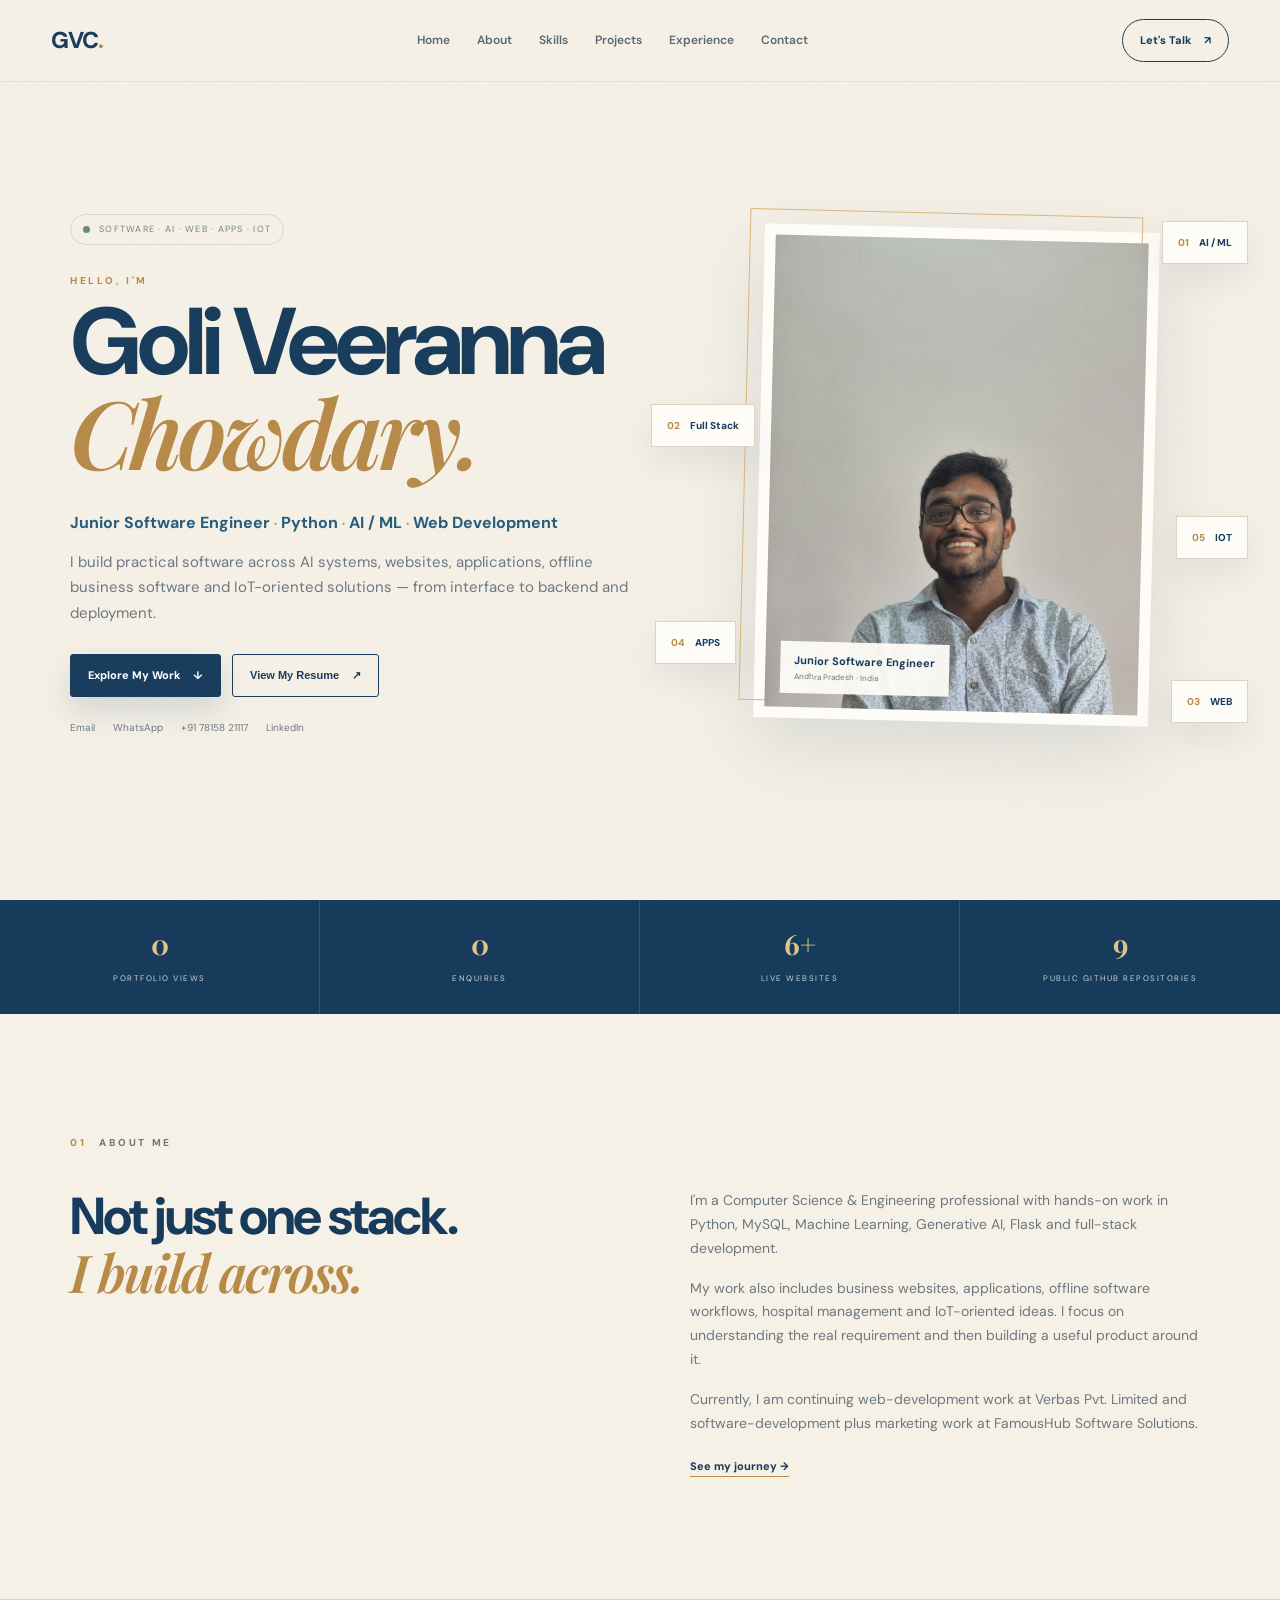
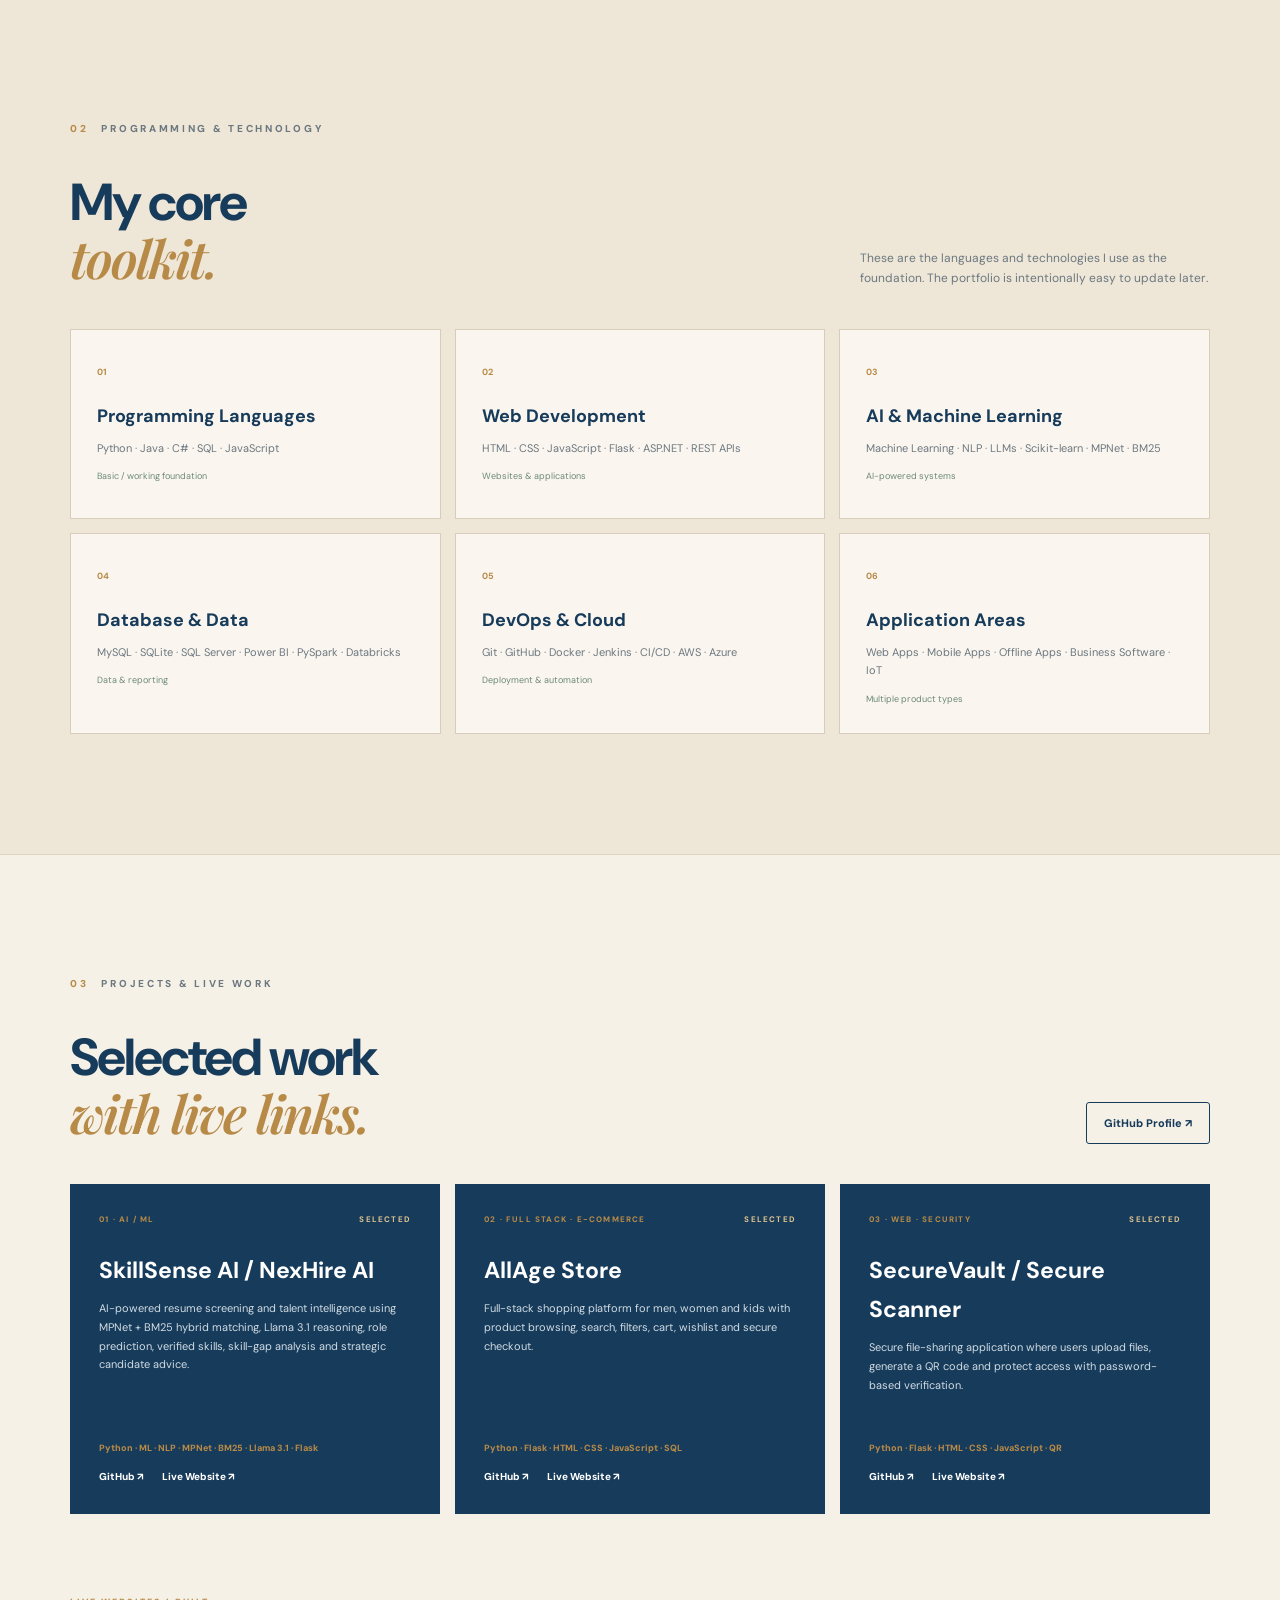
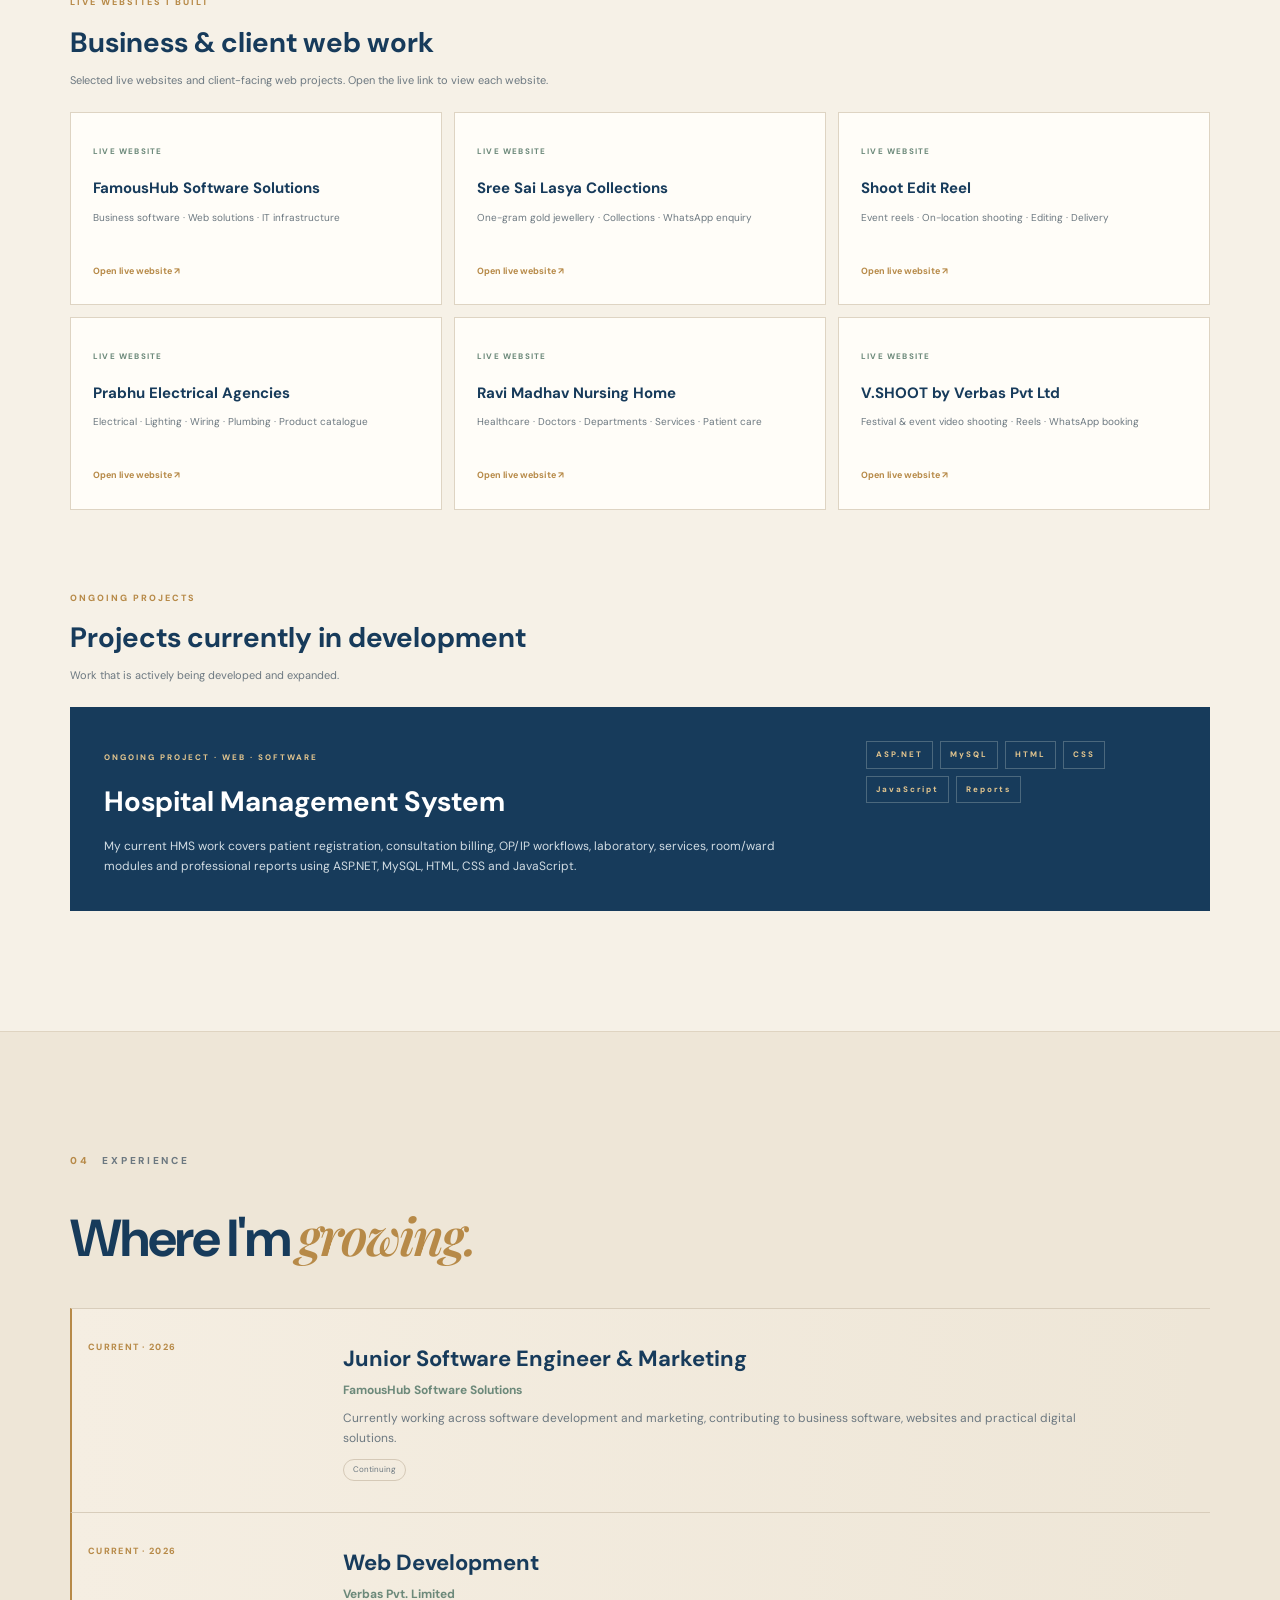
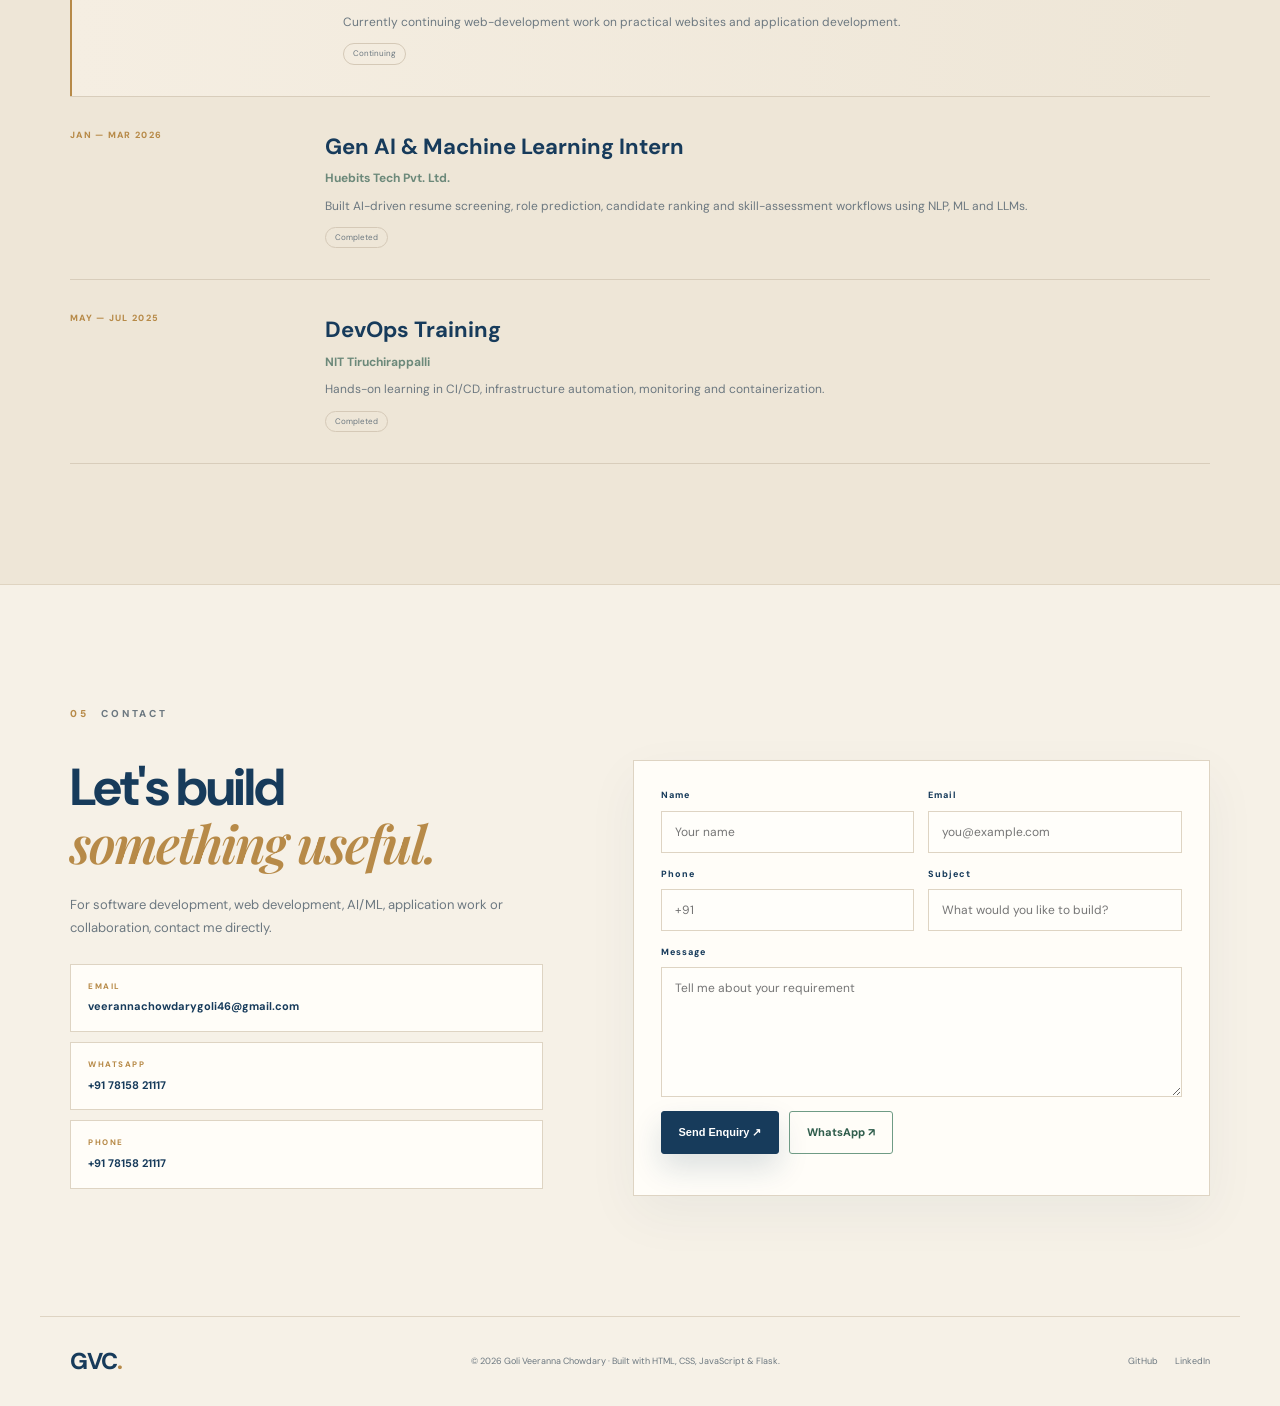
==== index.html @ 2dde7dd6 "Deploy portfolio frontend" ====
<!doctype html>
<html lang="en">
<head>
<meta charset="utf-8">
<meta name="viewport" content="width=device-width,initial-scale=1">
<title>Goli Veeranna Chowdary | Junior Software Engineer | Python, AI/ML, Web & Apps</title>
<meta name="description" content="Portfolio of Goli Veeranna Chowdary — Junior Software Engineer working across Python, Java, C#, SQL, JavaScript, AI/ML, web development, applications, offline software and IoT.">
<meta name="keywords" content="Goli Veeranna Chowdary, Veeranna Chowdary Goli, Veeranna Goli, Junior Software Engineer, Python Developer, Java Developer, C# Developer, AI ML, Web Developer, Full Stack, Flask, ASP.NET, Hospital Management System">
<meta name="author" content="Goli Veeranna Chowdary">
<meta name="robots" content="index,follow,max-image-preview:large">
<meta name="theme-color" content="#f6f1e7">
<link rel="canonical" href="https://YOUR-NETLIFY-SITE.netlify.app/">
<meta property="og:type" content="website">
<meta property="og:title" content="Goli Veeranna Chowdary | Software Engineer Portfolio">
<meta property="og:description" content="Software engineering portfolio covering AI/ML, web, apps, offline applications and IoT.">
<meta property="og:url" content="https://YOUR-NETLIFY-SITE.netlify.app/">
<meta property="og:image" content="https://YOUR-NETLIFY-SITE.netlify.app/assets/images/veeranna-profile.jpg">
<link rel="preconnect" href="https://fonts.googleapis.com"><link rel="preconnect" href="https://fonts.gstatic.com" crossorigin>
<link href="https://fonts.googleapis.com/css2?family=DM+Sans:wght@400;500;600;700;800&family=Playfair+Display:ital,wght@0,600;0,700;1,600;1,700&display=swap" rel="stylesheet">
<link rel="stylesheet" href="assets/css/style.css">
<script type="application/ld+json">
{"@context":"https://schema.org","@type":"Person","name":"Goli Veeranna Chowdary","alternateName":["Veeranna Chowdary Goli","Veeranna Goli"],"url":"https://YOUR-NETLIFY-SITE.netlify.app/","image":"https://veerannagoli.github.ioassets/images/veeranna-profile.jpg","jobTitle":"Junior Software Engineer","email":"mailto:veerannachowdarygoli46@gmail.com","telephone":"+91-7815821117","sameAs":["https://github.com/Veerannagoli","https://www.linkedin.com/in/veeranna-chowdary-goli-6b4863280/","https://www.codechef.com/users/veerannagoli","https://www.hackerrank.com/profile/veeranna_goli"],"knowsAbout":["Python","Java","C#","SQL","JavaScript","Artificial Intelligence","Machine Learning","Web Development","Application Development","IoT","Flask","ASP.NET","MySQL"]}
</script>
</head>
<body>
<div class="grain"></div>
<header class="header">
<a class="brand" href="#home">GVC<span>.</span></a>
<nav id="nav"><a href="#home">Home</a><a href="#about">About</a><a href="#skills">Skills</a><a href="#projects">Projects</a><a href="#experience">Experience</a><a href="#contact">Contact</a></nav>
<a class="header-btn" href="#contact">Let's Talk <b>↗</b></a>
<button class="menu" id="menu" aria-label="Menu"><i></i><i></i></button>
</header>

<main>
<section class="hero wrap" id="home">
<div class="hero-left reveal">
<div class="pill"><span></span> SOFTWARE · AI · WEB · APPS · IOT</div>
<p class="overline">HELLO, I'M</p>
<h1>Goli Veeranna<br><em>Chowdary.</em></h1>
<h2>Junior Software Engineer <small>·</small> Python <small>·</small> AI / ML <small>·</small> Web Development</h2>
<p class="hero-desc">I build practical software across AI systems, websites, applications, offline business software and IoT-oriented solutions — from interface to backend and deployment.</p>
<div class="hero-actions"><a class="btn dark" href="#projects">Explore My Work <b>↓</b></a><button class="btn outline" id="resumeBtn">View My Resume <b>↗</b></button></div>
<div class="mini"><a href="mailto:veerannachowdarygoli46@gmail.com">Email</a><a href="https://wa.me/917815821117" target="_blank">WhatsApp</a><a href="tel:+917815821117">+91 78158 21117</a><a href="https://www.linkedin.com/in/veeranna-chowdary-goli-6b4863280/" target="_blank">LinkedIn</a></div>
</div>
<div class="hero-right reveal">
<div class="portrait"><div class="border"></div><img src="assets/images/veeranna-profile.jpg" alt="Goli Veeranna Chowdary"><div class="caption"><b>Junior Software Engineer</b><span>Andhra Pradesh · India</span></div></div>
<div class="float f1"><b>01</b><span>AI / ML</span></div>
<div class="float f2"><b>02</b><span>Full Stack</span></div>
<div class="float f3"><b>03</b><span>WEB</span></div>
<div class="float f4"><b>04</b><span>APPS</span></div>
<div class="float f5"><b>05</b><span>IOT</span></div>
</div>
</section>

<section class="stats">
<div><strong id="views">0</strong><span>PORTFOLIO VIEWS</span></div><div><strong id="enquiries">0</strong><span>ENQUIRIES</span></div><div><strong>6+</strong><span>LIVE WEBSITES</span></div><div><strong>9</strong><span>PUBLIC GITHUB REPOSITORIES</span></div>
</section>

<section class="section wrap" id="about">
<div class="tag">01 <span>ABOUT ME</span></div>
<div class="two"><h2>Not just one stack.<br><em>I build across.</em></h2>
<div class="copy"><p>I'm a Computer Science & Engineering professional with hands-on work in Python, MySQL, Machine Learning, Generative AI, Flask and full-stack development.</p><p>My work also includes business websites, applications, offline software workflows, hospital management and IoT-oriented ideas. I focus on understanding the real requirement and then building a useful product around it.</p><p>Currently, I am continuing web-development work at Verbas Pvt. Limited and software-development plus marketing work at FamousHub Software Solutions.</p><a class="line" href="#experience">See my journey →</a></div></div>
</section>

<section class="section soft" id="skills"><div class="wrap">
<div class="tag">02 <span>PROGRAMMING & TECHNOLOGY</span></div>
<div class="head"><h2>My core<br><em>toolkit.</em></h2><p>These are the languages and technologies I use as the foundation. The portfolio is intentionally easy to update later.</p></div>
<div class="skills">
<article><b>01</b><h3>Programming Languages</h3><p>Python · Java · C# · SQL · JavaScript</p><small>Basic / working foundation</small></article>
<article><b>02</b><h3>Web Development</h3><p>HTML · CSS · JavaScript · Flask · ASP.NET · REST APIs</p><small>Websites & applications</small></article>
<article><b>03</b><h3>AI & Machine Learning</h3><p>Machine Learning · NLP · LLMs · Scikit-learn · MPNet · BM25</p><small>AI-powered systems</small></article>
<article><b>04</b><h3>Database & Data</h3><p>MySQL · SQLite · SQL Server · Power BI · PySpark · Databricks</p><small>Data & reporting</small></article>
<article><b>05</b><h3>DevOps & Cloud</h3><p>Git · GitHub · Docker · Jenkins · CI/CD · AWS · Azure</p><small>Deployment & automation</small></article>
<article><b>06</b><h3>Application Areas</h3><p>Web Apps · Mobile Apps · Offline Apps · Business Software · IoT</p><small>Multiple product types</small></article>
</div></div></section>

<section class="section wrap" id="projects">
<div class="tag">03 <span>PROJECTS & LIVE WORK</span></div>
<div class="head"><h2>Selected work<br><em>with live links.</em></h2><a class="btn outline" href="https://github.com/Veerannagoli" target="_blank">GitHub Profile ↗</a></div>

<div class="project-grid">
<article class="project featured"><div class="top"><span>01 · AI / ML</span><b>SELECTED</b></div><h3>SkillSense AI / NexHire AI</h3><p>AI-powered resume screening and talent intelligence using MPNet + BM25 hybrid matching, Llama 3.1 reasoning, role prediction, verified skills, skill-gap analysis and strategic candidate advice.</p><div class="tech">Python · ML · NLP · MPNet · BM25 · Llama 3.1 · Flask</div><div class="links"><a href="https://github.com/Veerannagoli" target="_blank" rel="noopener">GitHub ↗</a><a href="https://veerannagoli-nexhire-ai-gvc.hf.space/" target="_blank" rel="noopener">Live Website ↗</a></div></article>
<article class="project featured"><div class="top"><span>02 · FULL STACK · E-COMMERCE</span><b>SELECTED</b></div><h3>AllAge Store</h3><p>Full-stack shopping platform for men, women and kids with product browsing, search, filters, cart, wishlist and secure checkout.</p><div class="tech">Python · Flask · HTML · CSS · JavaScript · SQL</div><div class="links"><a href="https://github.com/Veerannagoli" target="_blank" rel="noopener">GitHub ↗</a><a href="https://full-stack-e-commerce-web-application-2.onrender.com/" target="_blank" rel="noopener">Live Website ↗</a></div></article>
<article class="project featured"><div class="top"><span>03 · WEB · SECURITY</span><b>SELECTED</b></div><h3>SecureVault / Secure Scanner</h3><p>Secure file-sharing application where users upload files, generate a QR code and protect access with password-based verification.</p><div class="tech">Python · Flask · HTML · CSS · JavaScript · QR</div><div class="links"><a href="https://github.com/Veerannagoli/SecureScanner-File-Storage-System-Workflow" target="_blank" rel="noopener">GitHub ↗</a><a href="https://securevault-pro-pyj4.onrender.com/app" target="_blank" rel="noopener">Live Website ↗</a></div></article>
</div>

<div class="sub live-work">
<span>LIVE WEBSITES I BUILT</span>
<h3>Business &amp; client web work</h3>
<p>Selected live websites and client-facing web projects. Open the live link to view each website.</p>
</div>
<div class="website-grid">
<a class="website" href="https://famoushub-solutions.onrender.com/" target="_blank" rel="noopener noreferrer"><span>LIVE WEBSITE</span><h4>FamousHub Software Solutions</h4><p>Business software · Web solutions · IT infrastructure</p><b>Open live website ↗</b></a>
<a class="website" href="https://sri-sai-lasya.onrender.com/" target="_blank" rel="noopener noreferrer"><span>LIVE WEBSITE</span><h4>Sree Sai Lasya Collections</h4><p>One-gram gold jewellery · Collections · WhatsApp enquiry</p><b>Open live website ↗</b></a>
<a class="website" href="https://video-shot-reel.onrender.com/" target="_blank" rel="noopener noreferrer"><span>LIVE WEBSITE</span><h4>Shoot Edit Reel</h4><p>Event reels · On-location shooting · Editing · Delivery</p><b>Open live website ↗</b></a>
<a class="website" href="https://prabhu-electrical-agencies.onrender.com/" target="_blank" rel="noopener noreferrer"><span>LIVE WEBSITE</span><h4>Prabhu Electrical Agencies</h4><p>Electrical · Lighting · Wiring · Plumbing · Product catalogue</p><b>Open live website ↗</b></a>
<a class="website" href="https://ravimadhavhospital.onrender.com/" target="_blank" rel="noopener noreferrer"><span>LIVE WEBSITE</span><h4>Ravi Madhav Nursing Home</h4><p>Healthcare · Doctors · Departments · Services · Patient care</p><b>Open live website ↗</b></a>
<a class="website" href="https://v-shoot.onrender.com/" target="_blank" rel="noopener noreferrer"><span>LIVE WEBSITE</span><h4>V.SHOOT by Verbas Pvt Ltd</h4><p>Festival & event video shooting · Reels · WhatsApp booking</p><b>Open live website ↗</b></a>
</div>

<div class="sub ongoing-title">
<span>ONGOING PROJECTS</span>
<h3>Projects currently in development</h3>
<p>Work that is actively being developed and expanded.</p>
</div>
<div class="hospital">
<div><span>ONGOING PROJECT · WEB · SOFTWARE</span><h3>Hospital Management System</h3><p>My current HMS work covers patient registration, consultation billing, OP/IP workflows, laboratory, services, room/ward modules and professional reports using ASP.NET, MySQL, HTML, CSS and JavaScript.</p></div>
<div class="hospital-tags"><span>ASP.NET</span><span>MySQL</span><span>HTML</span><span>CSS</span><span>JavaScript</span><span>Reports</span></div>
</div>
</section>

<section class="section soft" id="experience"><div class="wrap">
<div class="tag">04 <span>EXPERIENCE</span></div><h2>Where I'm <em>growing.</em></h2>
<div class="timeline">
<article class="current"><div class="date">CURRENT · 2026</div><div><h3>Junior Software Engineer & Marketing</h3><h4>FamousHub Software Solutions</h4><p>Currently working across software development and marketing, contributing to business software, websites and practical digital solutions.</p><span>Continuing</span></div></article>
<article class="current"><div class="date">CURRENT · 2026</div><div><h3>Web Development</h3><h4>Verbas Pvt. Limited</h4><p>Currently continuing web-development work on practical websites and application development.</p><span>Continuing</span></div></article>
<article><div class="date">JAN — MAR 2026</div><div><h3>Gen AI & Machine Learning Intern</h3><h4>Huebits Tech Pvt. Ltd.</h4><p>Built AI-driven resume screening, role prediction, candidate ranking and skill-assessment workflows using NLP, ML and LLMs.</p><span>Completed</span></div></article>
<article><div class="date">MAY — JUL 2025</div><div><h3>DevOps Training</h3><h4>NIT Tiruchirappalli</h4><p>Hands-on learning in CI/CD, infrastructure automation, monitoring and containerization.</p><span>Completed</span></div></article>
</div></div></section>

<section class="section wrap" id="contact">
<div class="tag">05 <span>CONTACT</span></div>
<div class="contact-grid">
<div><h2>Let's build<br><em>something useful.</em></h2><p>For software development, web development, AI/ML, application work or collaboration, contact me directly.</p>
<div class="direct"><a href="mailto:veerannachowdarygoli46@gmail.com"><span>EMAIL</span><b>veerannachowdarygoli46@gmail.com</b></a><a href="https://wa.me/917815821117" target="_blank"><span>WHATSAPP</span><b>+91 78158 21117</b></a><a href="tel:+917815821117"><span>PHONE</span><b>+91 78158 21117</b></a></div></div>
<form id="form"><label>Name<input name="name" required placeholder="Your name"></label><label>Email<input name="email" type="email" required placeholder="you@example.com"></label><label>Phone<input name="phone" placeholder="+91"></label><label>Subject<input name="subject" placeholder="What would you like to build?"></label><label class="full">Message<textarea name="message" required placeholder="Tell me about your requirement"></textarea></label><div class="form-actions full"><button class="btn dark" type="submit">Send Enquiry ↗</button><a class="btn whatsapp" href="https://wa.me/917815821117" target="_blank">WhatsApp ↗</a></div><p id="msg" class="full"></p></form>
</div></section>
</main>
<footer class="footer wrap"><a class="brand" href="#home">GVC<span>.</span></a><p>© 2026 Goli Veeranna Chowdary · Built with HTML, CSS, JavaScript & Flask.</p><div><a href="https://github.com/Veerannagoli" target="_blank">GitHub</a><a href="https://www.linkedin.com/in/veeranna-chowdary-goli-6b4863280/" target="_blank">LinkedIn</a></div></footer>

<div class="modal" id="resumeModal" aria-hidden="true"><div class="modal-card"><button id="closeModal">×</button><span>YOUR RESUME</span><h3>Open your professional resume?</h3><p>The PDF is included with this portfolio. You can open it in your browser or download a copy.</p><div><a class="btn outline" href="assets/Veeranna_Chowdary_Resume.pdf" target="_blank">Open Resume ↗</a><a class="btn dark" href="assets/Veeranna_Chowdary_Resume.pdf" download>Download PDF ↓</a></div></div></div>
<script src="assets/js/config.js"></script>
<script src="assets/js/app.js"></script>
</body></html>
---- assets/css/style.css ----
:root{--cream:#f6f1e7;--paper:#fffdf8;--soft:#eee6d7;--navy:#173b5b;--blue:#245c7b;--gold:#b78a48;--gold2:#d9b879;--sage:#6c897a;--ink:#26343d;--muted:#6c7880;--line:#ded4c3;--shadow:0 26px 75px rgba(23,59,91,.13);--sans:"DM Sans",sans-serif;--serif:"Playfair Display",Georgia,serif}*{box-sizing:border-box;margin:0;padding:0}html{scroll-behavior:smooth;scroll-padding-top:85px}body{font-family:var(--sans);background:var(--cream);color:var(--ink);line-height:1.7;overflow-x:hidden}a{text-decoration:none;color:inherit}.grain{position:fixed;inset:0;pointer-events:none;opacity:.035;z-index:50;background-image:url("data:image/svg+xml,%3Csvg xmlns='http://www.w3.org/2000/svg' width='180' height='180'%3E%3Cfilter id='n'%3E%3CfeTurbulence baseFrequency='.8' numOctaves='3' stitchTiles='stitch' type='fractalNoise'/%3E%3C/filter%3E%3Crect width='100%25' height='100%25' filter='url(%23n)'/%3E%3C/svg%3E")}.wrap{max-width:1200px;margin:auto;padding-left:30px;padding-right:30px}.header{height:82px;position:fixed;top:0;left:0;right:0;z-index:40;display:flex;align-items:center;justify-content:space-between;padding:0 max(4vw,22px);background:rgba(246,241,231,.91);backdrop-filter:blur(18px);border-bottom:1px solid #b78a4826}.brand{font-size:23px;font-weight:800;letter-spacing:-1px;color:var(--navy)}.brand span{color:var(--gold)}nav{display:flex;gap:27px}nav a{font-size:12px;font-weight:600;color:#596770}nav a:hover{color:var(--navy)}.header-btn,.btn{display:inline-flex;align-items:center;justify-content:center;gap:13px;border:1px solid var(--navy);font-size:11px;font-weight:800;padding:11px 17px;transition:.35s}.header-btn{border-radius:30px;color:var(--navy)}.header-btn:hover{background:var(--navy);color:#fff}.menu{display:none;border:0;background:none}.menu i{display:block;width:22px;height:1px;background:var(--navy);margin:6px}.hero{min-height:100vh;padding-top:120px;padding-bottom:70px;display:grid;grid-template-columns:1fr .9fr;gap:70px;align-items:center}.pill{display:inline-flex;align-items:center;gap:9px;border:1px solid var(--line);border-radius:30px;padding:7px 12px;color:var(--sage);font-size:9px;letter-spacing:1.25px}.pill span{width:7px;height:7px;border-radius:50%;background:var(--sage)}.overline,.tag{font-size:10px;font-weight:800;letter-spacing:2.7px;color:var(--gold)}.overline{margin-top:27px}.hero h1{font-size:clamp(58px,7.4vw,96px);line-height:.95;letter-spacing:-5px;color:var(--navy);margin-top:8px}.hero h1 em,h2 em{font-family:var(--serif);font-style:italic;color:var(--gold);font-weight:600}.hero h2{font-size:16px;color:var(--blue);margin-top:26px}.hero h2 small{color:var(--gold);font-size:13px}.hero-desc{max-width:650px;color:var(--muted);font-size:15px;margin-top:13px}.hero-actions{display:flex;gap:11px;margin-top:28px}.btn{border-radius:3px;cursor:pointer;background:transparent;color:var(--navy)}.btn.dark{background:var(--navy);border-color:var(--navy);color:#fff;box-shadow:0 14px 30px #173b5b26}.btn.dark:hover{transform:translateY(-3px);background:#214e70}.btn.outline:hover{transform:translateY(-3px);border-color:var(--gold)}.mini{display:flex;gap:18px;margin-top:22px;flex-wrap:wrap;font-size:10px;color:var(--muted)}.mini a:hover{color:var(--navy)}.hero-right{min-height:590px;position:relative;display:grid;place-items:center}.portrait{width:min(410px,78%);aspect-ratio:4/5;background:var(--paper);padding:11px;box-shadow:var(--shadow);position:relative;transform:rotate(1.4deg);overflow:visible}.border{position:absolute;inset:-15px 17px 17px -15px;border:1px solid var(--gold2);z-index:-1}.portrait img{width:100%;height:100%;object-fit:cover;object-position:center top;display:block}.caption{position:absolute;left:26px;bottom:25px;background:#fffdf8f2;padding:10px 14px;display:flex;flex-direction:column}.caption b{font-size:11px;color:var(--navy)}.caption span{font-size:8px;color:var(--muted)}.float{position:absolute;background:var(--paper);border:1px solid var(--line);box-shadow:0 15px 35px #173b5b16;padding:12px 15px;display:flex;gap:10px;align-items:center;z-index:3}.float b{color:var(--gold);font-size:10px}.float span{color:var(--navy);font-size:10px;font-weight:800}.f1{top:7%;right:-38px}.f2{top:38%;left:-52px}.f3{bottom:8%;right:-38px}.f4{bottom:18%;left:-48px}.f5{top:57%;right:-38px}.stats{display:grid;grid-template-columns:repeat(4,1fr);background:var(--navy);color:#fff}.stats div{padding:25px 20px;text-align:center;border-right:1px solid #315672}.stats div:last-child{border:0}.stats strong{display:block;font:700 28px var(--serif);color:#e0c28b}.stats span{font-size:8px;letter-spacing:1.5px;color:#c6d5de}.section{padding-top:120px;padding-bottom:120px}.tag{display:flex;gap:13px;align-items:center;margin-bottom:38px}.tag span{color:var(--muted)}.two{display:grid;grid-template-columns:1fr 1fr;gap:100px}.section h2{font-size:52px;line-height:1.06;letter-spacing:-2px;color:var(--navy)}.copy{max-width:620px}.copy p{font-size:14px;color:var(--muted);margin-bottom:16px}.line{display:inline-block;margin-top:6px;font-size:11px;font-weight:800;color:var(--navy);border-bottom:1px solid var(--gold)}.soft{background:var(--soft);max-width:none;border-top:1px solid #dfd4c1;border-bottom:1px solid #dfd4c1}.soft>.wrap{max-width:1200px}.head{display:flex;align-items:end;justify-content:space-between;gap:35px;margin-bottom:40px}.head>p{max-width:350px;color:var(--muted);font-size:12px}.skills{display:grid;grid-template-columns:repeat(3,1fr);gap:14px}.skills article{background:#fffdf8b5;border:1px solid #d8cdbb;padding:26px;min-height:190px;transition:.4s}.skills article:hover{transform:translateY(-5px);background:var(--paper);box-shadow:var(--shadow)}.skills b{font-size:9px;color:var(--gold)}.skills h3{font-size:18px;color:var(--navy);margin:18px 0 7px}.skills p{font-size:11px;color:var(--muted)}.skills small{display:block;margin-top:12px;color:var(--sage);font-size:9px}.project-grid{display:grid;grid-template-columns:repeat(3,1fr);gap:15px}.project{background:var(--paper);border:1px solid var(--line);padding:28px;min-height:330px;display:flex;flex-direction:column;position:relative;transition:.4s}.project:before{content:"";position:absolute;left:0;top:0;width:0;height:2px;background:var(--gold);transition:.4s}.project:hover{transform:translateY(-6px);box-shadow:var(--shadow)}.project:hover:before{width:100%}.project.featured{background:var(--navy);border-color:var(--navy);color:#fff}.top{display:flex;justify-content:space-between;color:var(--gold);font-size:8px;font-weight:800;letter-spacing:1.2px}.top b{color:#e1c48e}.project h3{font-size:23px;color:var(--navy);margin:24px 0 9px}.featured h3{color:#fff}.project p{font-size:11px;color:var(--muted)}.featured p{color:#d1dce3}.tech{margin-top:auto;padding:19px 0 12px;color:var(--gold);font-size:9px;font-weight:800}.links{display:flex;gap:18px;font-size:10px;font-weight:800;color:var(--navy)}.featured .links{color:#fff}.sub{margin:72px 0 22px}.sub>span{font-size:9px;color:var(--gold);letter-spacing:2px;font-weight:800}.sub h3{font-size:28px;color:var(--navy);margin:5px 0}.sub p{font-size:11px;color:var(--muted)}.website-grid{display:grid;grid-template-columns:repeat(3,1fr);gap:12px}.website{background:var(--paper);border:1px solid var(--line);padding:22px;min-height:180px;transition:.35s}.website:hover{transform:translateY(-5px);box-shadow:var(--shadow);border-color:var(--gold2)}.website span{font-size:8px;color:var(--sage);font-weight:800;letter-spacing:1.2px}.website h4{font-size:15px;color:var(--navy);margin:14px 0 7px}.website p{font-size:10px;color:var(--muted);min-height:46px}.website b{font-size:9px;color:var(--gold)}.hospital{margin-top:16px;background:var(--navy);color:#fff;padding:34px;display:grid;grid-template-columns:1.4fr .6fr;gap:40px}.hospital>div>span{font-size:8px;letter-spacing:2px;color:#e1c48e;font-weight:800}.hospital h3{font-size:28px;margin:10px 0}.hospital p{font-size:12px;color:#d1dce3}.hospital-tags{display:flex;flex-wrap:wrap;gap:7px;align-content:start}.hospital-tags span{border:1px solid #4b687d;padding:6px 9px;font-size:9px;color:#d7e2e8}.timeline{margin-top:42px}.timeline article{display:grid;grid-template-columns:205px 1fr;gap:50px;border-top:1px solid #d8cdbb;padding:31px 0}.timeline article:last-child{border-bottom:1px solid #d8cdbb}.date{font-size:9px;color:var(--gold);font-weight:800;letter-spacing:1.3px}.timeline h3{font-size:22px;color:var(--navy)}.timeline h4{font-size:12px;color:var(--sage);margin:3px 0 7px}.timeline p{font-size:12px;color:var(--muted);max-width:760px}.timeline span{display:inline-block;border:1px solid #d5c9b7;border-radius:20px;padding:3px 9px;font-size:8px;color:var(--muted);margin-top:11px}.timeline .current{border-left:2px solid var(--gold);padding-left:16px;background:linear-gradient(90deg,#f5eee2,transparent)}.contact-grid{display:grid;grid-template-columns:.9fr 1.1fr;gap:90px}.contact-grid>div>p{max-width:470px;color:var(--muted);font-size:13px;margin:20px 0}.direct{display:grid;gap:10px;margin-top:25px}.direct a{background:var(--paper);border:1px solid var(--line);padding:15px 17px;display:flex;flex-direction:column;transition:.3s}.direct a:hover{transform:translateX(4px);border-color:var(--gold2)}.direct span{font-size:8px;letter-spacing:1.5px;color:var(--gold);font-weight:800}.direct b{font-size:11px;color:var(--navy);margin-top:4px;word-break:break-word}form{background:var(--paper);border:1px solid var(--line);padding:27px;box-shadow:0 18px 50px #173b5b0d;display:grid;grid-template-columns:1fr 1fr;gap:14px}label{font-size:9px;letter-spacing:1px;color:var(--navy);font-weight:800}label.full,.full{grid-column:1/-1}input,textarea{display:block;width:100%;border:1px solid var(--line);background:#fffefa;padding:12px 13px;margin-top:7px;font:12px var(--sans);outline:none;color:var(--ink)}textarea{min-height:130px;resize:vertical}input:focus,textarea:focus{border-color:var(--gold)}.form-actions{display:flex;gap:10px}.whatsapp{border-color:#6f9b85;color:#315e4d}.footer{min-height:90px;border-top:1px solid var(--line);display:flex;justify-content:space-between;align-items:center;font-size:9px;color:var(--muted)}.footer>div{display:flex;gap:17px}.modal{position:fixed;inset:0;background:#173b5bcc;display:none;place-items:center;z-index:100;padding:20px}.modal.open{display:grid}.modal-card{position:relative;background:var(--paper);max-width:480px;padding:38px;box-shadow:var(--shadow)}.modal-card>span{font-size:9px;color:var(--gold);letter-spacing:2px;font-weight:800}.modal-card h3{font-size:30px;color:var(--navy);margin:13px 0}.modal-card p{font-size:12px;color:var(--muted);margin-bottom:25px}.modal-card>div{display:flex;gap:10px}.modal-card #closeModal{position:absolute;right:15px;top:12px;border:0;background:none;color:var(--navy);font-size:28px;cursor:pointer}.reveal{opacity:0;transform:translateY(15px);transition:.8s}.reveal.show{opacity:1;transform:none}@media(max-width:950px){nav{display:none}.menu{display:block}.nav-open nav{display:flex;position:absolute;top:72px;left:15px;right:15px;flex-direction:column;background:var(--paper);padding:15px;border:1px solid var(--line);box-shadow:var(--shadow)}.header-btn{display:none}.hero{grid-template-columns:1fr}.hero-right{min-height:520px}.two,.contact-grid{grid-template-columns:1fr;gap:45px}.skills,.project-grid,.website-grid{grid-template-columns:repeat(2,1fr)}.hospital{grid-template-columns:1fr}}@media(max-width:620px){.wrap{padding-left:19px;padding-right:19px}.hero h1{font-size:54px;letter-spacing:-3px}.hero h2{font-size:13px}.hero-actions{flex-direction:column}.mini{gap:12px}.portrait{width:83%}.float{display:none}.stats{grid-template-columns:1fr 1fr}.stats div{padding:18px 8px}.section{padding-top:85px;padding-bottom:85px}.section h2{font-size:40px}.head{display:block}.head .btn{margin-top:18px}.skills,.project-grid,.website-grid{grid-template-columns:1fr}.timeline article{grid-template-columns:1fr;gap:9px}.contact-grid{gap:35px}.contact-grid h2{font-size:40px}form{grid-template-columns:1fr}label.full,.full{grid-column:auto}.form-actions{flex-direction:column}.footer{flex-direction:column;align-items:flex-start;gap:12px;padding:25px 19px}.modal-card>div{flex-direction:column}}
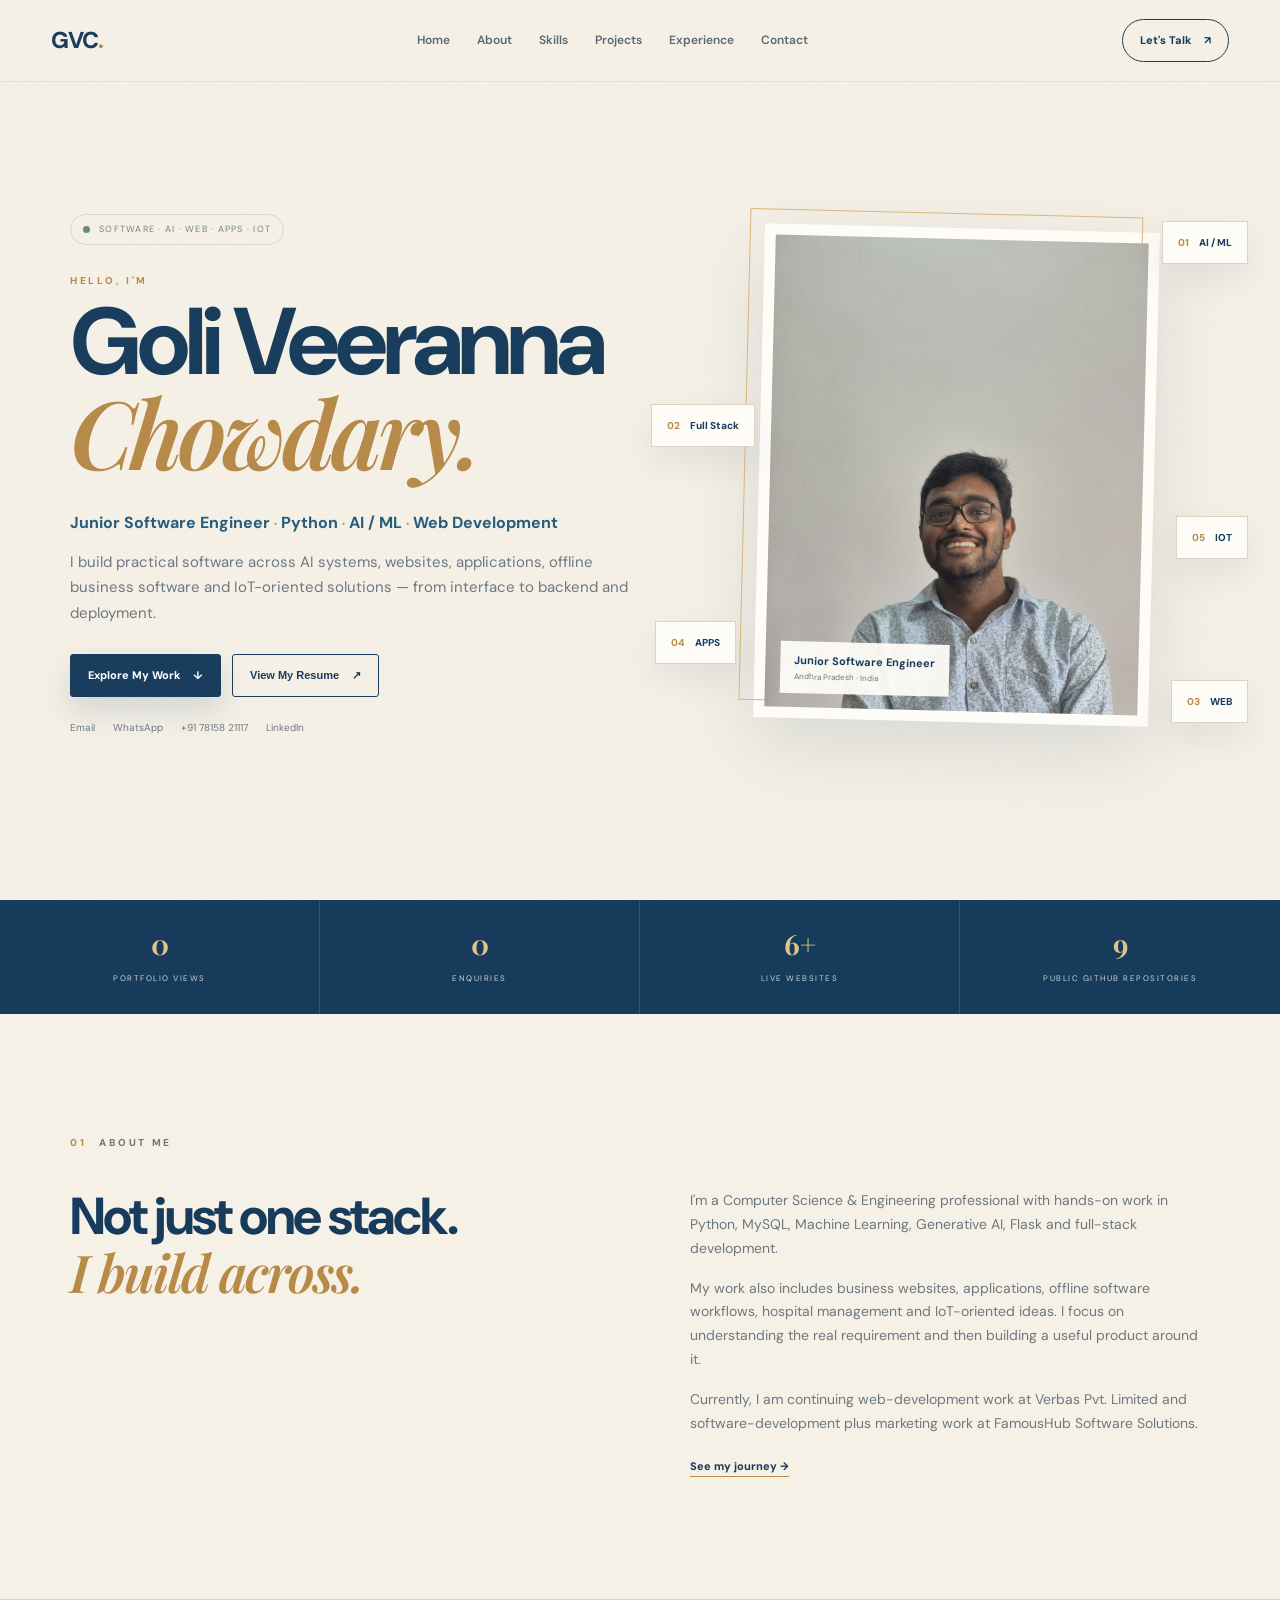
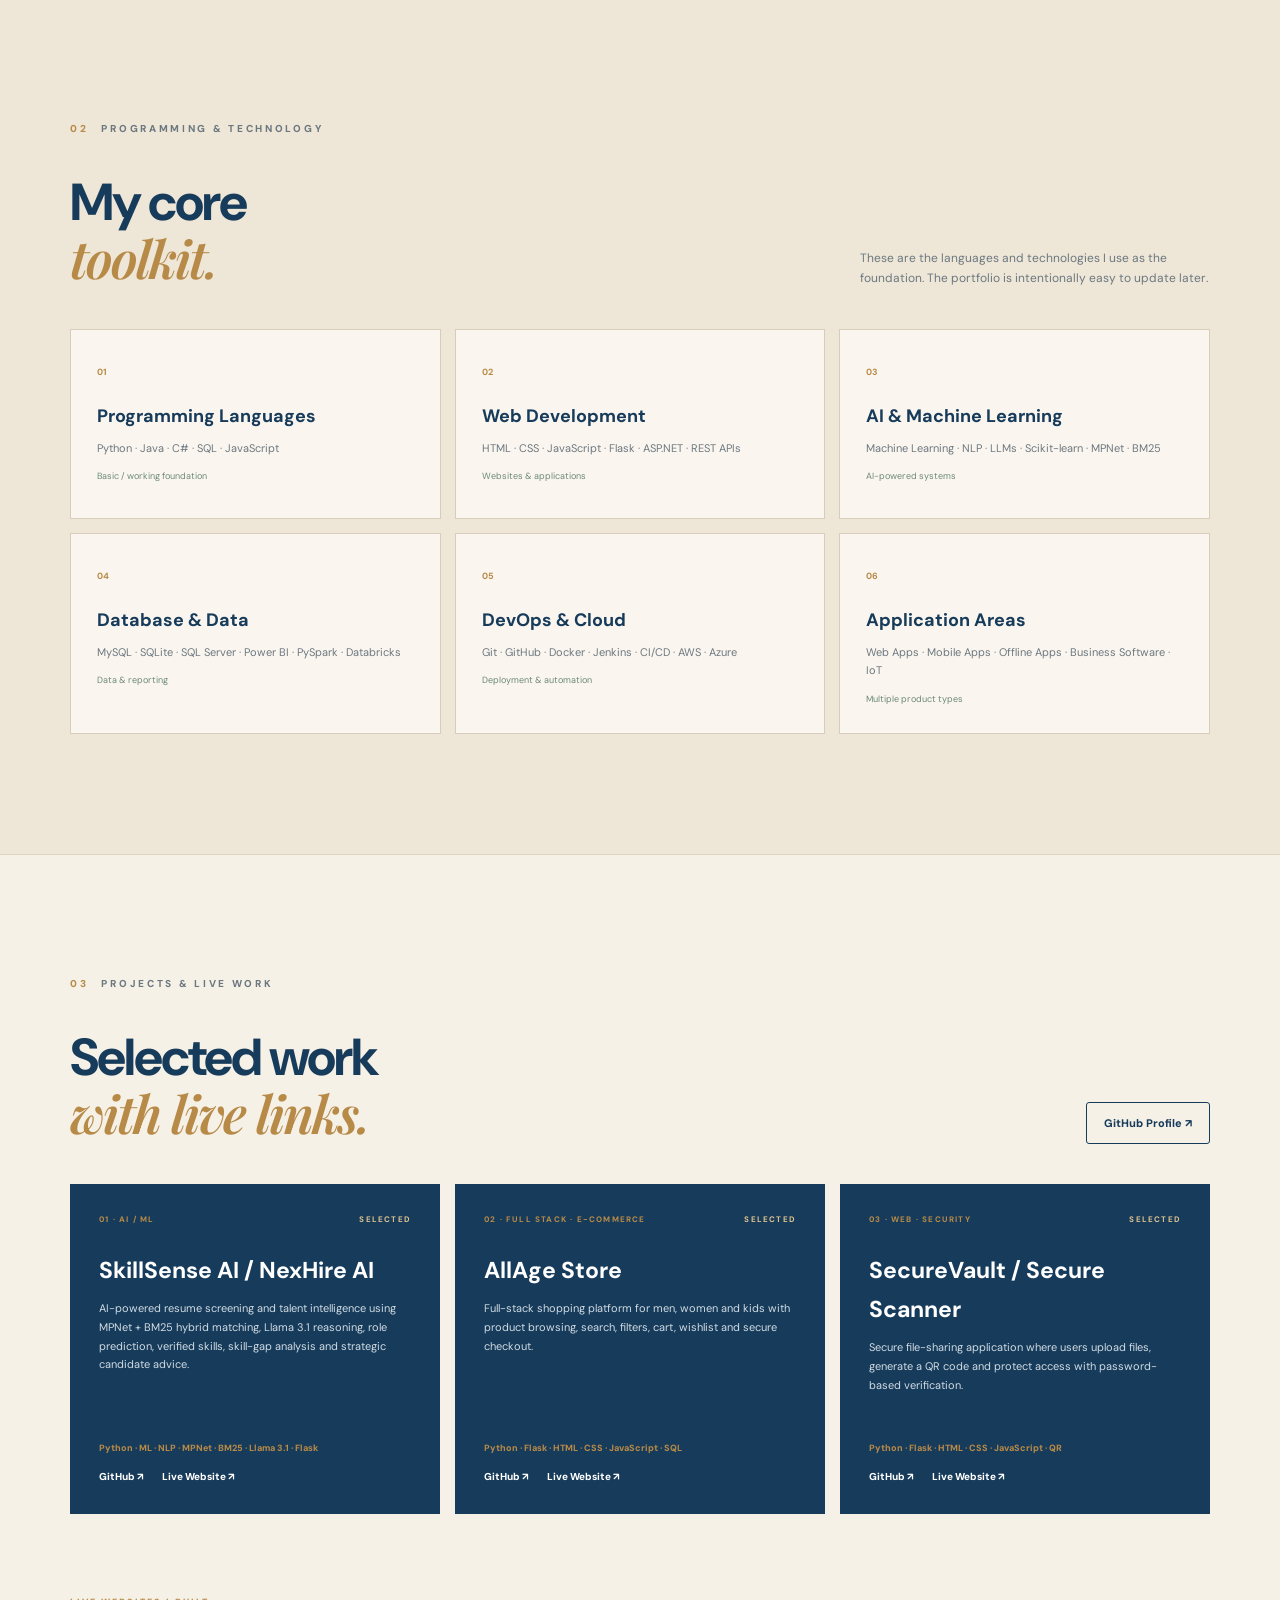
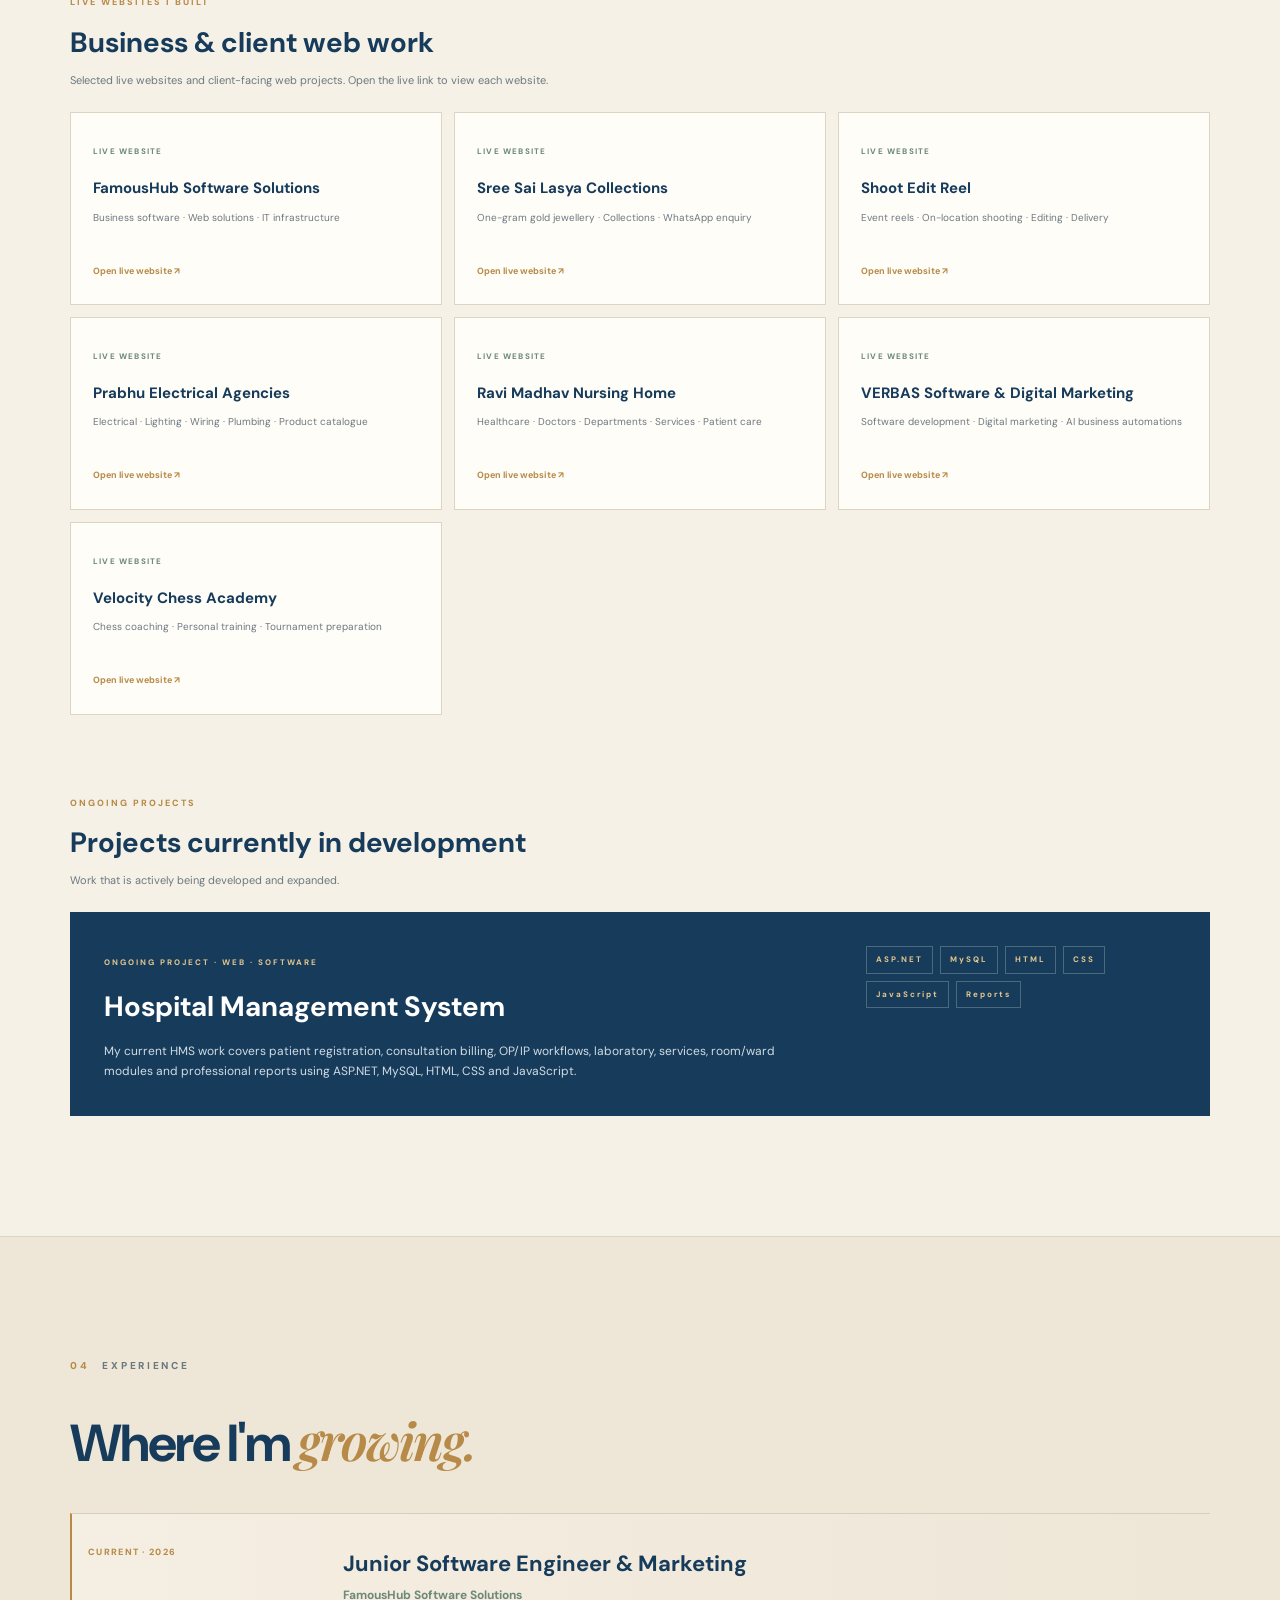
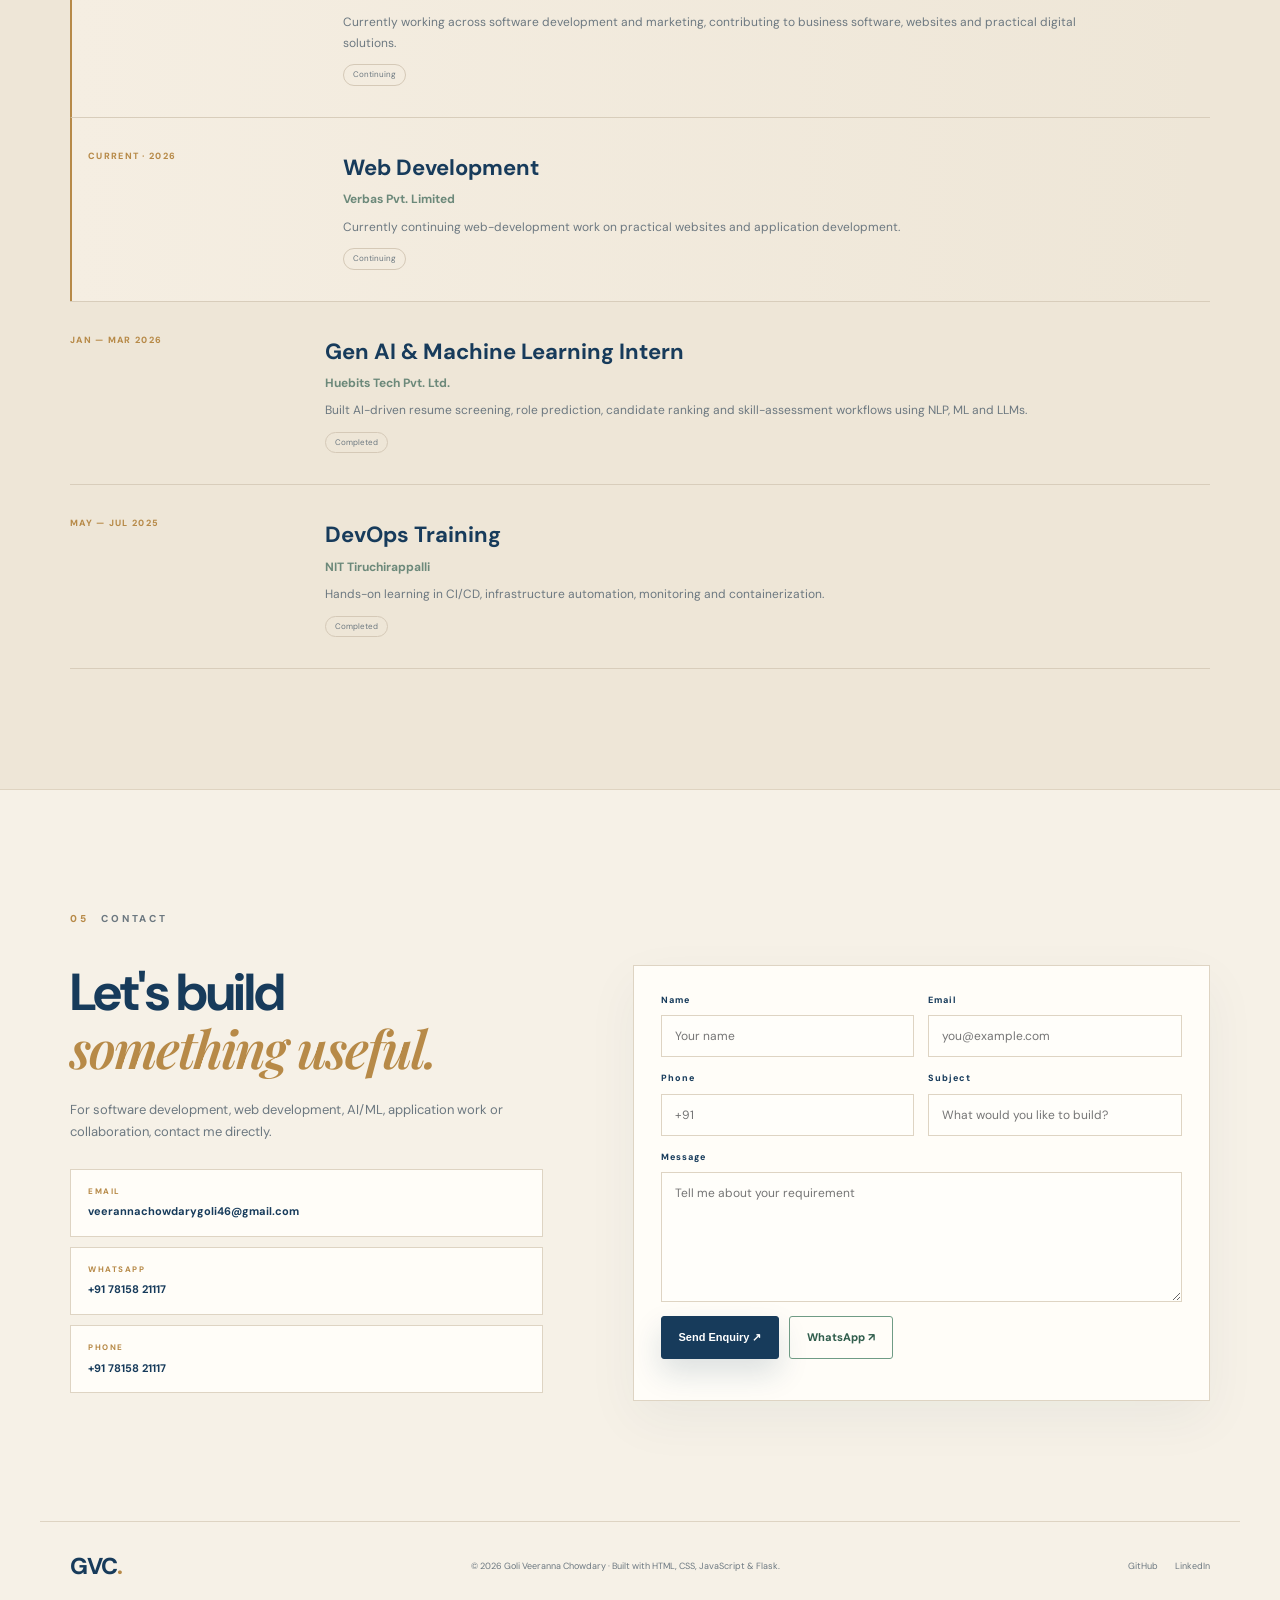
==== commit 1c8c9b15: "done" ====
--- a/index.html
+++ b/index.html
@@ -9,17 +9,65 @@
 <meta name="author" content="Goli Veeranna Chowdary">
 <meta name="robots" content="index,follow,max-image-preview:large">
 <meta name="theme-color" content="#f6f1e7">
-<link rel="canonical" href="https://YOUR-NETLIFY-SITE.netlify.app/">
+<link rel="canonical" href="https://veeranna-portfolio.netlify.app/">
 <meta property="og:type" content="website">
 <meta property="og:title" content="Goli Veeranna Chowdary | Software Engineer Portfolio">
 <meta property="og:description" content="Software engineering portfolio covering AI/ML, web, apps, offline applications and IoT.">
-<meta property="og:url" content="https://YOUR-NETLIFY-SITE.netlify.app/">
-<meta property="og:image" content="https://YOUR-NETLIFY-SITE.netlify.app/assets/images/veeranna-profile.jpg">
+<meta property="og:url" content="https://veeranna-portfolio.netlify.app/">
+<meta property="og:image" content="https://veeranna-portfolio.netlify.app/assets/images/veeranna-profile.jpg">
+<meta name="twitter:card" content="summary_large_image">
+<meta name="twitter:title" content="Goli Veeranna Chowdary | Junior Software Engineer">
+<meta name="twitter:description" content="Official portfolio of Goli Veeranna Chowdary — Junior Software Engineer working across Python, AI/ML, web development and applications.">
+<meta name="twitter:image" content="https://veeranna-portfolio.netlify.app/assets/images/veeranna-profile.jpg">
 <link rel="preconnect" href="https://fonts.googleapis.com"><link rel="preconnect" href="https://fonts.gstatic.com" crossorigin>
 <link href="https://fonts.googleapis.com/css2?family=DM+Sans:wght@400;500;600;700;800&family=Playfair+Display:ital,wght@0,600;0,700;1,600;1,700&display=swap" rel="stylesheet">
 <link rel="stylesheet" href="assets/css/style.css">
 <script type="application/ld+json">
-{"@context":"https://schema.org","@type":"Person","name":"Goli Veeranna Chowdary","alternateName":["Veeranna Chowdary Goli","Veeranna Goli"],"url":"https://YOUR-NETLIFY-SITE.netlify.app/","image":"https://veerannagoli.github.ioassets/images/veeranna-profile.jpg","jobTitle":"Junior Software Engineer","email":"mailto:veerannachowdarygoli46@gmail.com","telephone":"+91-7815821117","sameAs":["https://github.com/Veerannagoli","https://www.linkedin.com/in/veeranna-chowdary-goli-6b4863280/","https://www.codechef.com/users/veerannagoli","https://www.hackerrank.com/profile/veeranna_goli"],"knowsAbout":["Python","Java","C#","SQL","JavaScript","Artificial Intelligence","Machine Learning","Web Development","Application Development","IoT","Flask","ASP.NET","MySQL"]}
+{
+  "@context": "https://schema.org",
+  "@graph": [
+    {
+      "@type": "WebSite",
+      "@id": "https://veeranna-portfolio.netlify.app/#website",
+      "url": "https://veeranna-portfolio.netlify.app/",
+      "name": "Veeranna Chowdary Goli",
+      "alternateName": ["Goli Veeranna Chowdary", "Veeranna Goli"],
+      "inLanguage": "en"
+    },
+    {
+      "@type": "Person",
+      "@id": "https://veeranna-portfolio.netlify.app/#person",
+      "name": "Goli Veeranna Chowdary",
+      "alternateName": ["Veeranna Chowdary Goli", "Veeranna Goli"],
+      "url": "https://veeranna-portfolio.netlify.app/",
+      "image": "https://veeranna-portfolio.netlify.app/assets/images/veeranna-profile.jpg",
+      "jobTitle": "Junior Software Engineer",
+      "email": "mailto:veerannachowdarygoli46@gmail.com",
+      "telephone": "+91-7815821117",
+      "sameAs": [
+        "https://github.com/Veerannagoli",
+        "https://www.linkedin.com/in/veeranna-chowdary-goli-6b4863280/",
+        "https://www.codechef.com/users/veerannagoli",
+        "https://www.hackerrank.com/profile/veeranna_goli"
+      ],
+      "knowsAbout": [
+        "Python",
+        "Java",
+        "C#",
+        "SQL",
+        "JavaScript",
+        "Artificial Intelligence",
+        "Machine Learning",
+        "Web Development",
+        "Application Development",
+        "IoT",
+        "Flask",
+        "ASP.NET",
+        "MySQL"
+      ]
+    }
+  ]
+}
 </script>
 </head>
 <body>
@@ -95,7 +143,19 @@
 <a class="website" href="https://video-shot-reel.onrender.com/" target="_blank" rel="noopener noreferrer"><span>LIVE WEBSITE</span><h4>Shoot Edit Reel</h4><p>Event reels · On-location shooting · Editing · Delivery</p><b>Open live website ↗</b></a>
 <a class="website" href="https://prabhu-electrical-agencies.onrender.com/" target="_blank" rel="noopener noreferrer"><span>LIVE WEBSITE</span><h4>Prabhu Electrical Agencies</h4><p>Electrical · Lighting · Wiring · Plumbing · Product catalogue</p><b>Open live website ↗</b></a>
 <a class="website" href="https://ravimadhavhospital.onrender.com/" target="_blank" rel="noopener noreferrer"><span>LIVE WEBSITE</span><h4>Ravi Madhav Nursing Home</h4><p>Healthcare · Doctors · Departments · Services · Patient care</p><b>Open live website ↗</b></a>
-<a class="website" href="https://v-shoot.onrender.com/" target="_blank" rel="noopener noreferrer"><span>LIVE WEBSITE</span><h4>V.SHOOT by Verbas Pvt Ltd</h4><p>Festival & event video shooting · Reels · WhatsApp booking</p><b>Open live website ↗</b></a>
+<a class="website" href="https://verbas.onrender.com/" target="_blank" rel="noopener noreferrer">
+    <span>LIVE WEBSITE</span>
+    <h4>VERBAS Software & Digital Marketing</h4>
+    <p>Software development · Digital marketing · AI business automations</p>
+    <b>Open live website ↗</b>
+</a>
+
+<a class="website" href="https://velocity-chess-academy.onrender.com/" target="_blank" rel="noopener noreferrer">
+    <span>LIVE WEBSITE</span>
+    <h4>Velocity Chess Academy</h4>
+    <p>Chess coaching · Personal training · Tournament preparation</p>
+    <b>Open live website ↗</b>
+</a>
 </div>
 
 <div class="sub ongoing-title">
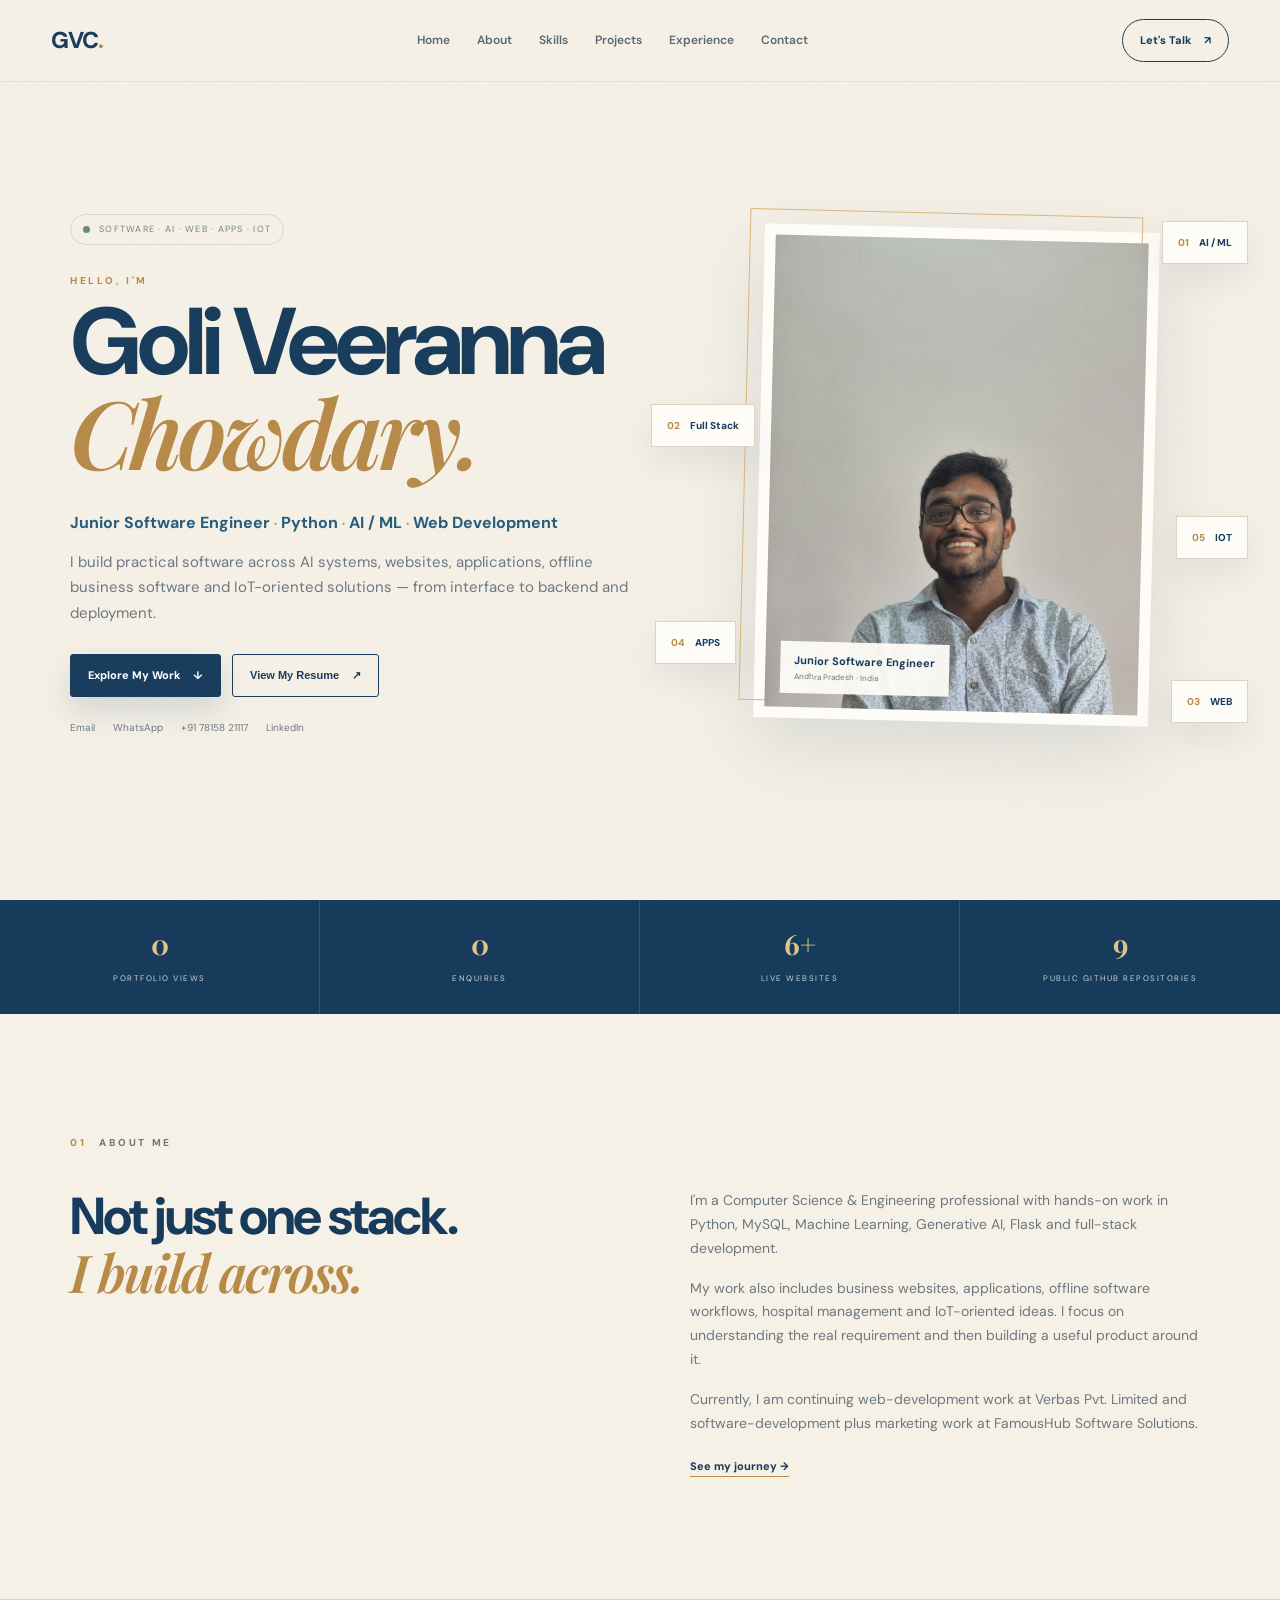
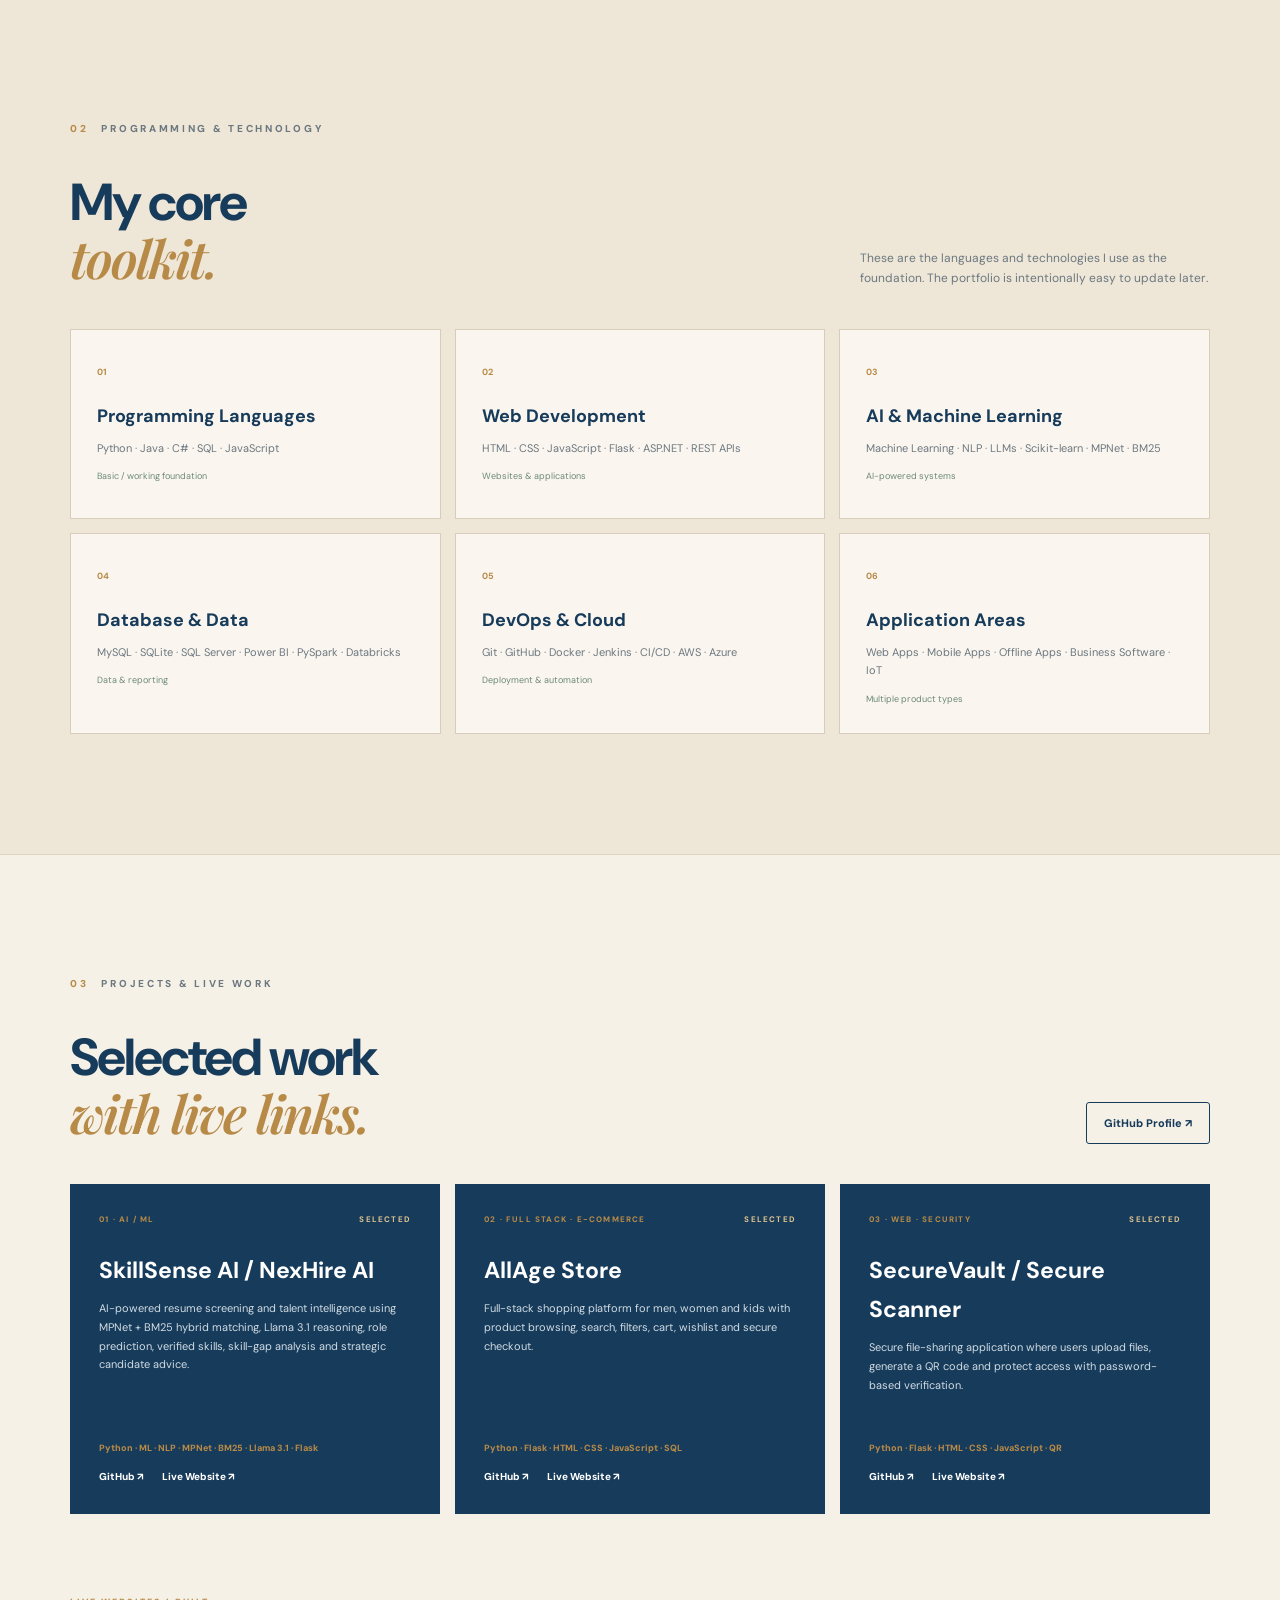
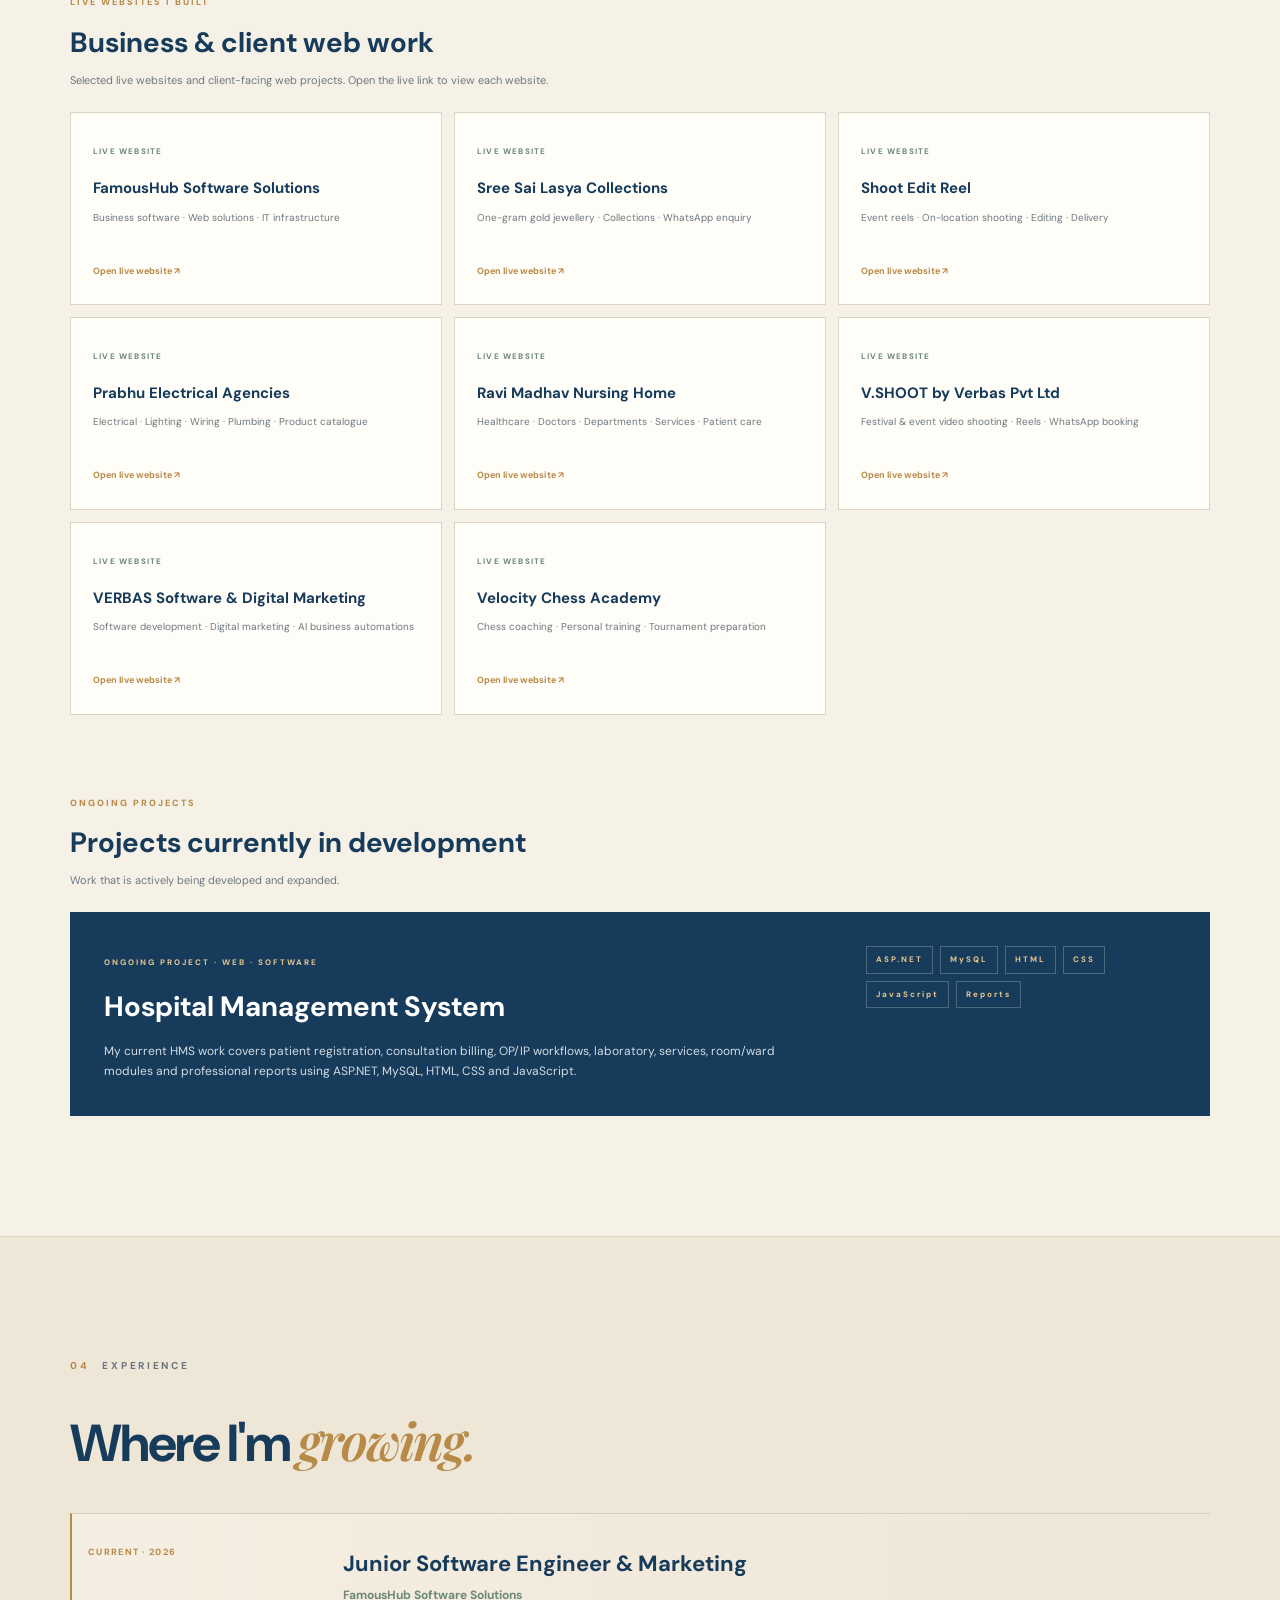
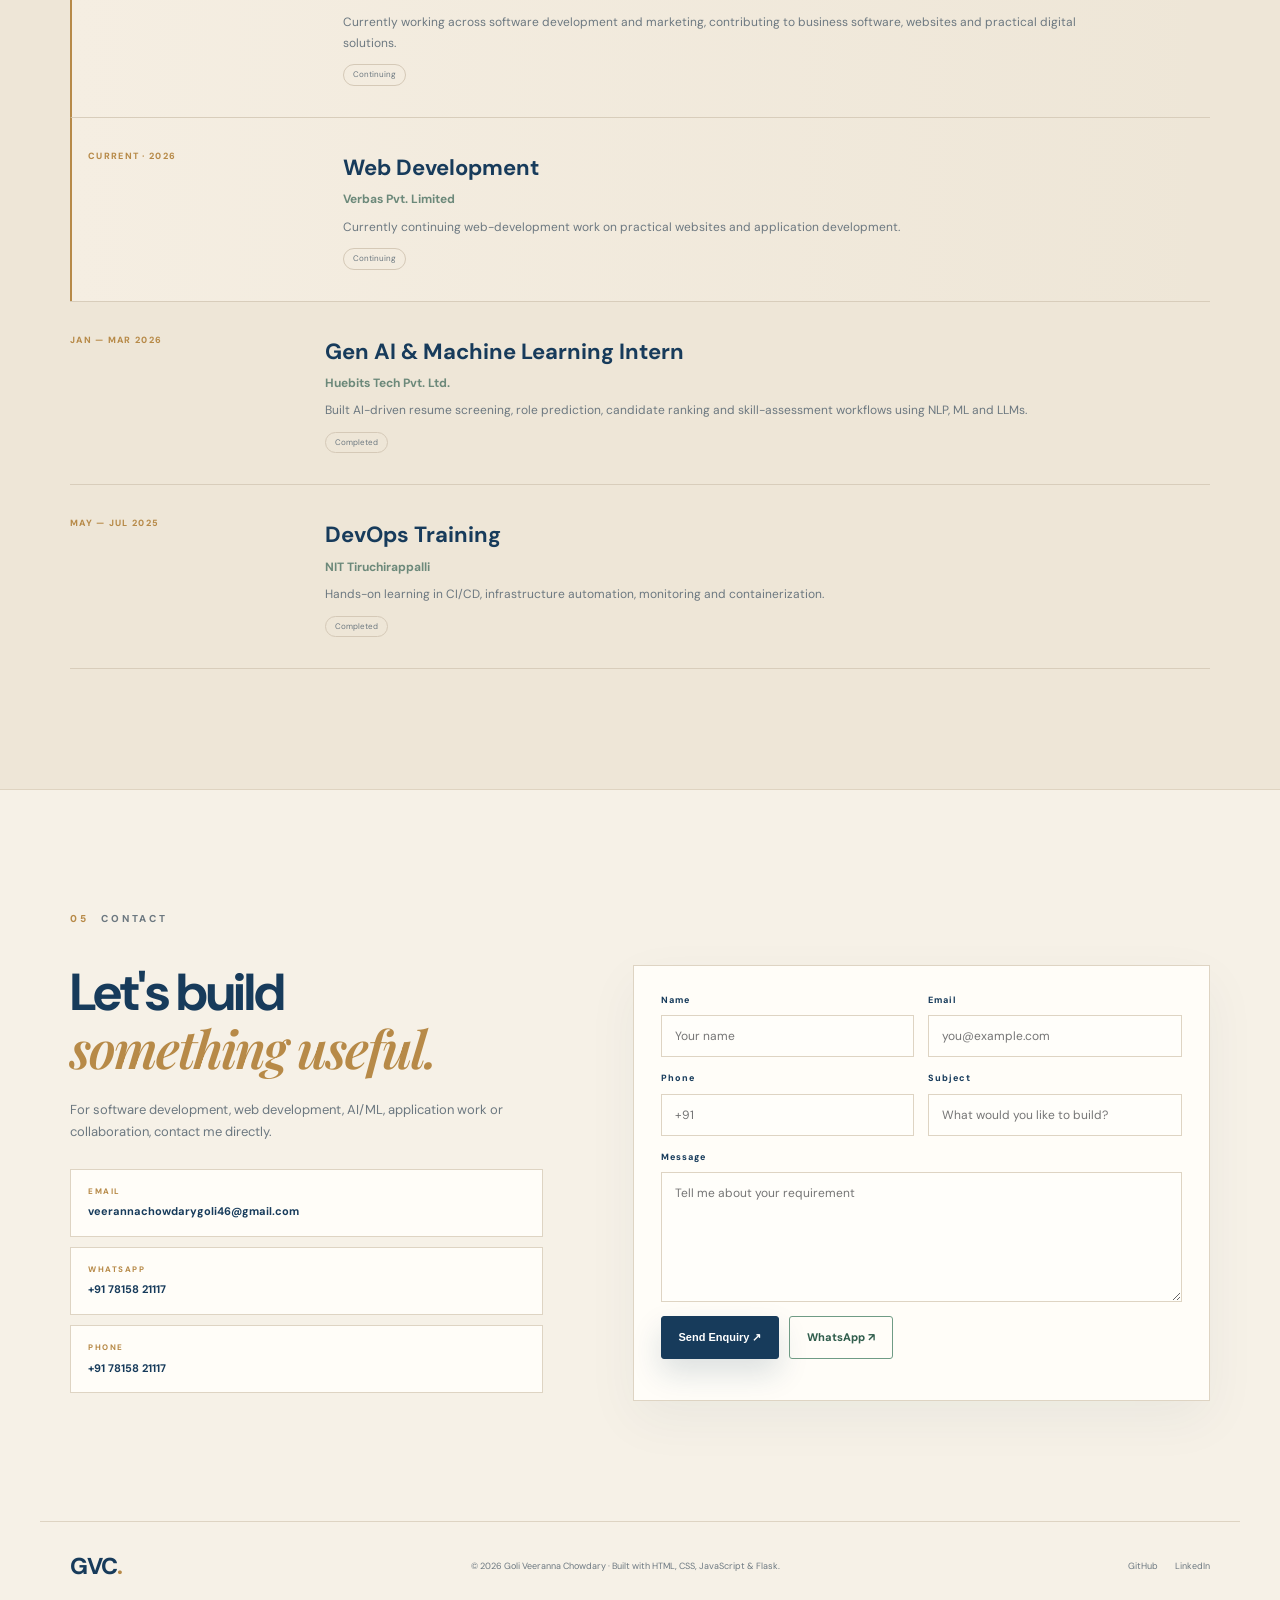
==== commit 2a3d0e8f: "done" ====
--- a/index.html
+++ b/index.html
@@ -143,6 +143,7 @@
 <a class="website" href="https://video-shot-reel.onrender.com/" target="_blank" rel="noopener noreferrer"><span>LIVE WEBSITE</span><h4>Shoot Edit Reel</h4><p>Event reels · On-location shooting · Editing · Delivery</p><b>Open live website ↗</b></a>
 <a class="website" href="https://prabhu-electrical-agencies.onrender.com/" target="_blank" rel="noopener noreferrer"><span>LIVE WEBSITE</span><h4>Prabhu Electrical Agencies</h4><p>Electrical · Lighting · Wiring · Plumbing · Product catalogue</p><b>Open live website ↗</b></a>
 <a class="website" href="https://ravimadhavhospital.onrender.com/" target="_blank" rel="noopener noreferrer"><span>LIVE WEBSITE</span><h4>Ravi Madhav Nursing Home</h4><p>Healthcare · Doctors · Departments · Services · Patient care</p><b>Open live website ↗</b></a>
+<a class="website" href="https://v-shoot.onrender.com/" target="_blank" rel="noopener noreferrer"><span>LIVE WEBSITE</span><h4>V.SHOOT by Verbas Pvt Ltd</h4><p>Festival & event video shooting · Reels · WhatsApp booking</p><b>Open live website ↗</b></a>
 <a class="website" href="https://verbas.onrender.com/" target="_blank" rel="noopener noreferrer">
     <span>LIVE WEBSITE</span>
     <h4>VERBAS Software & Digital Marketing</h4>
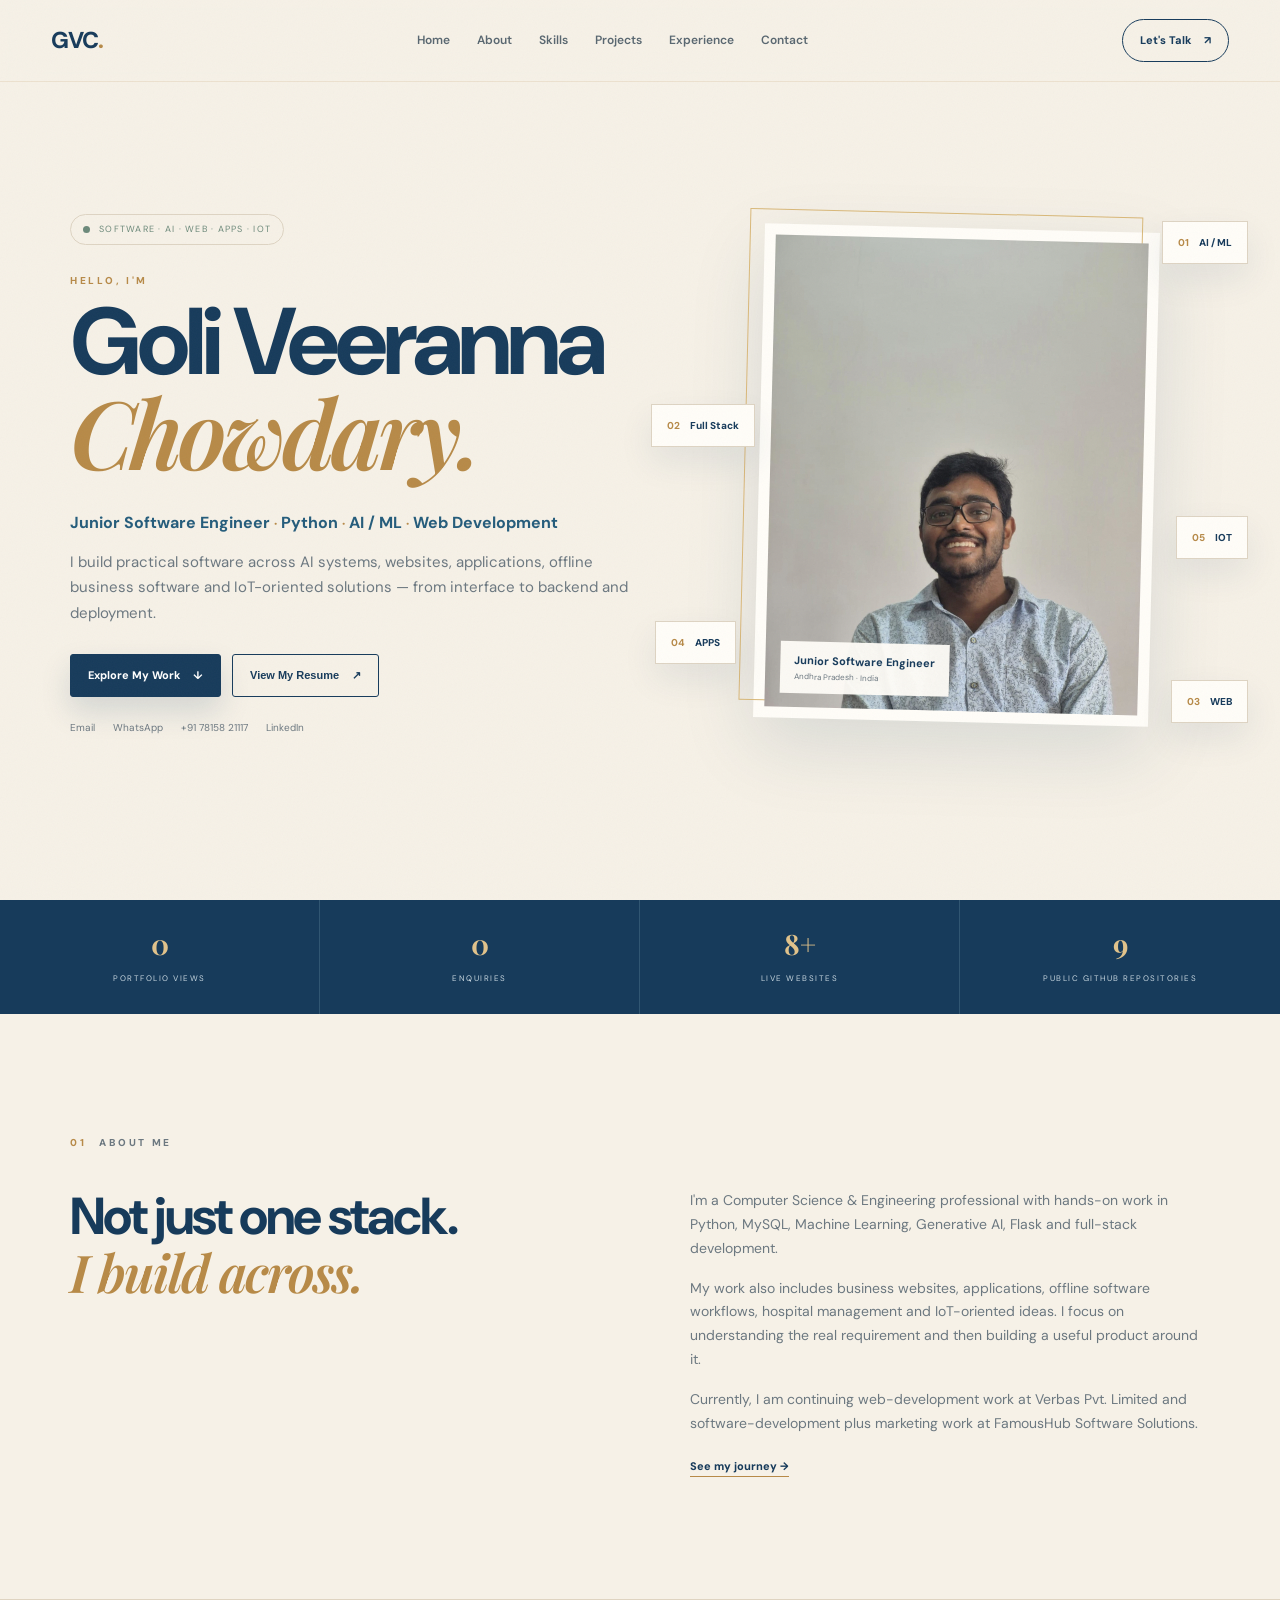
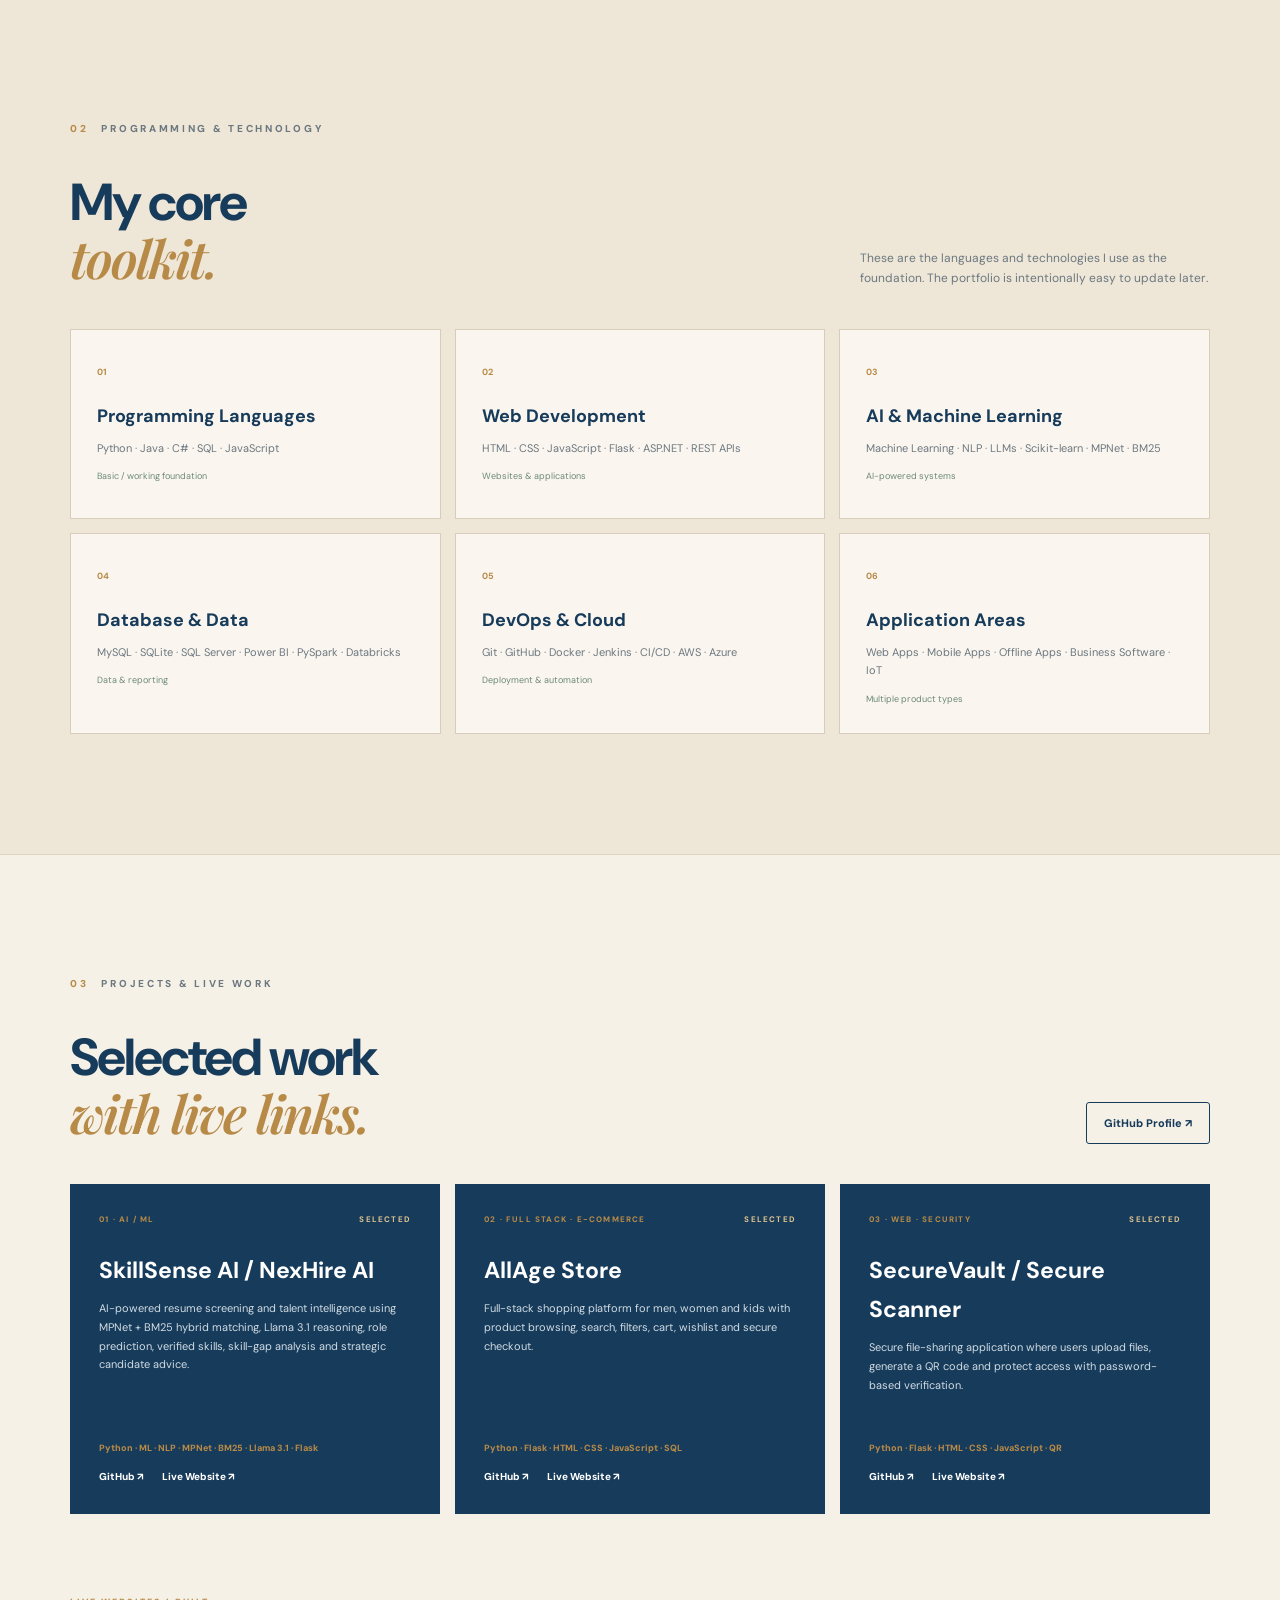
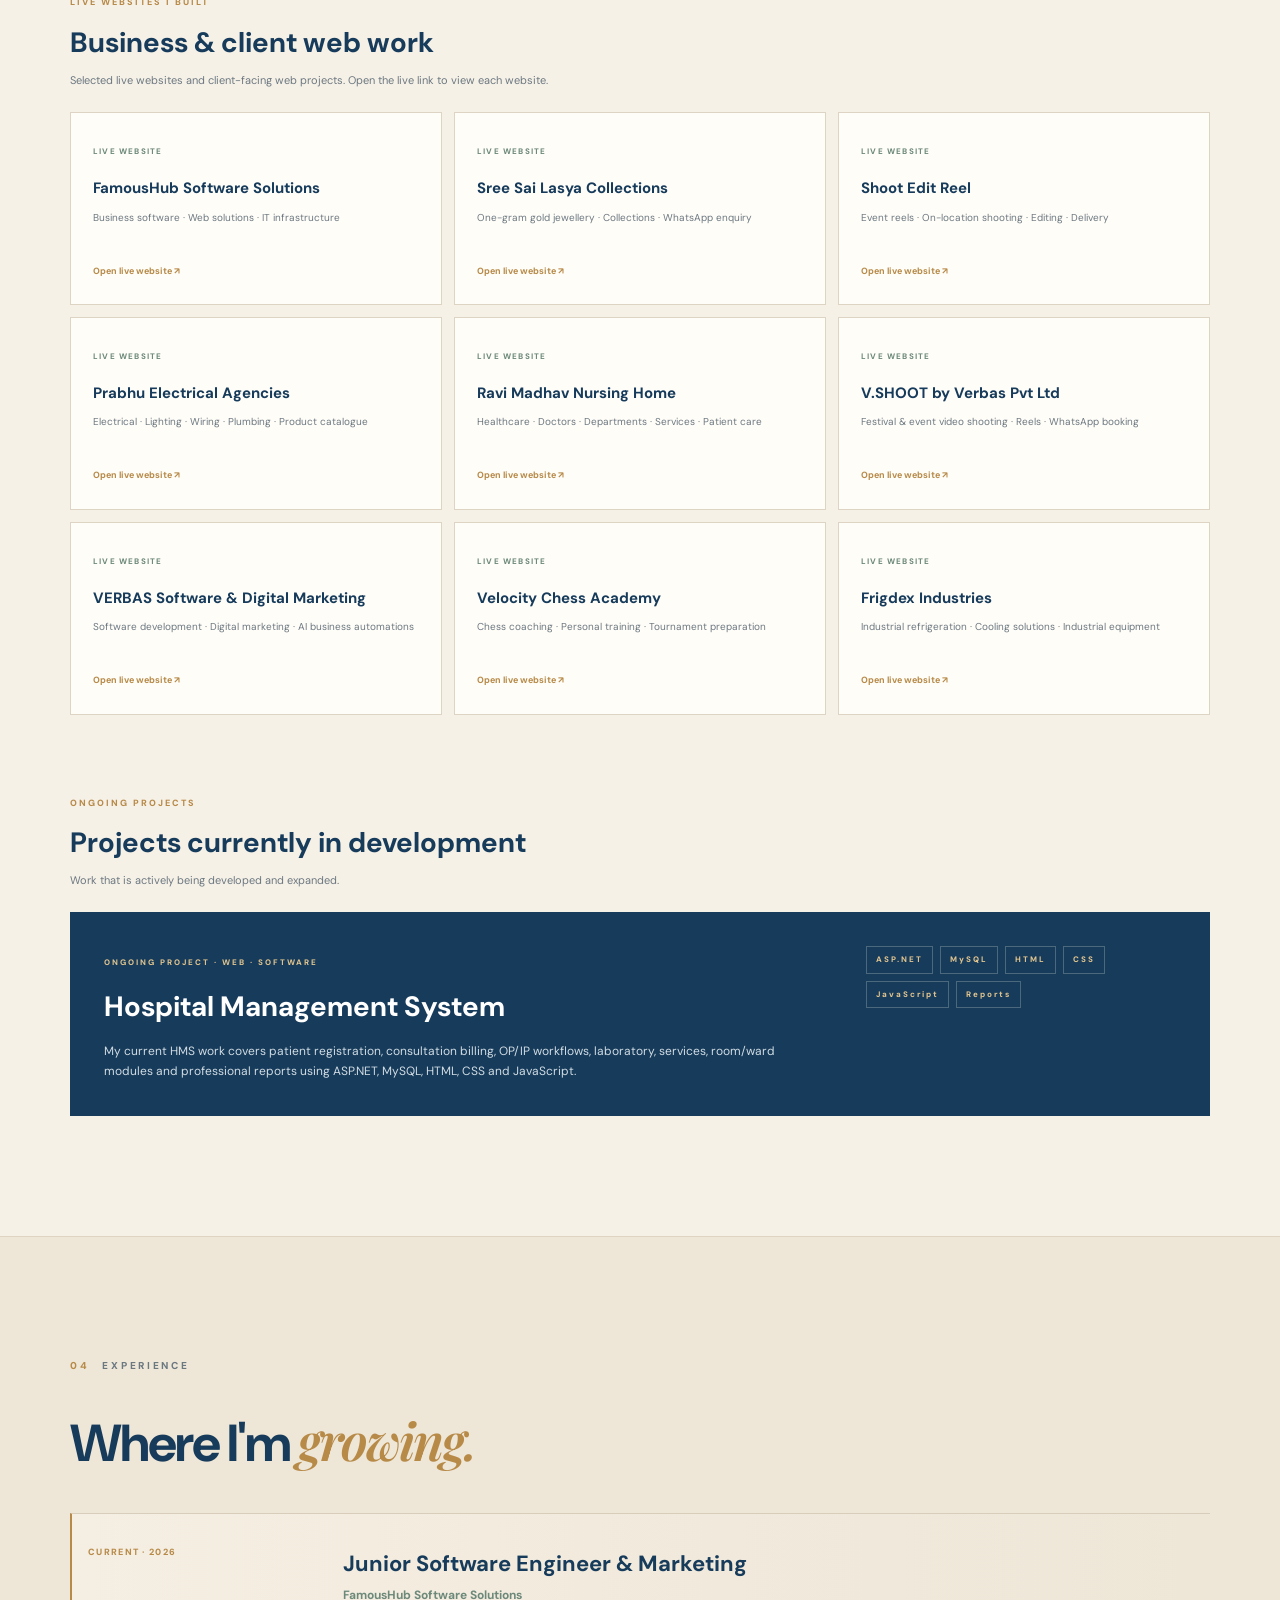
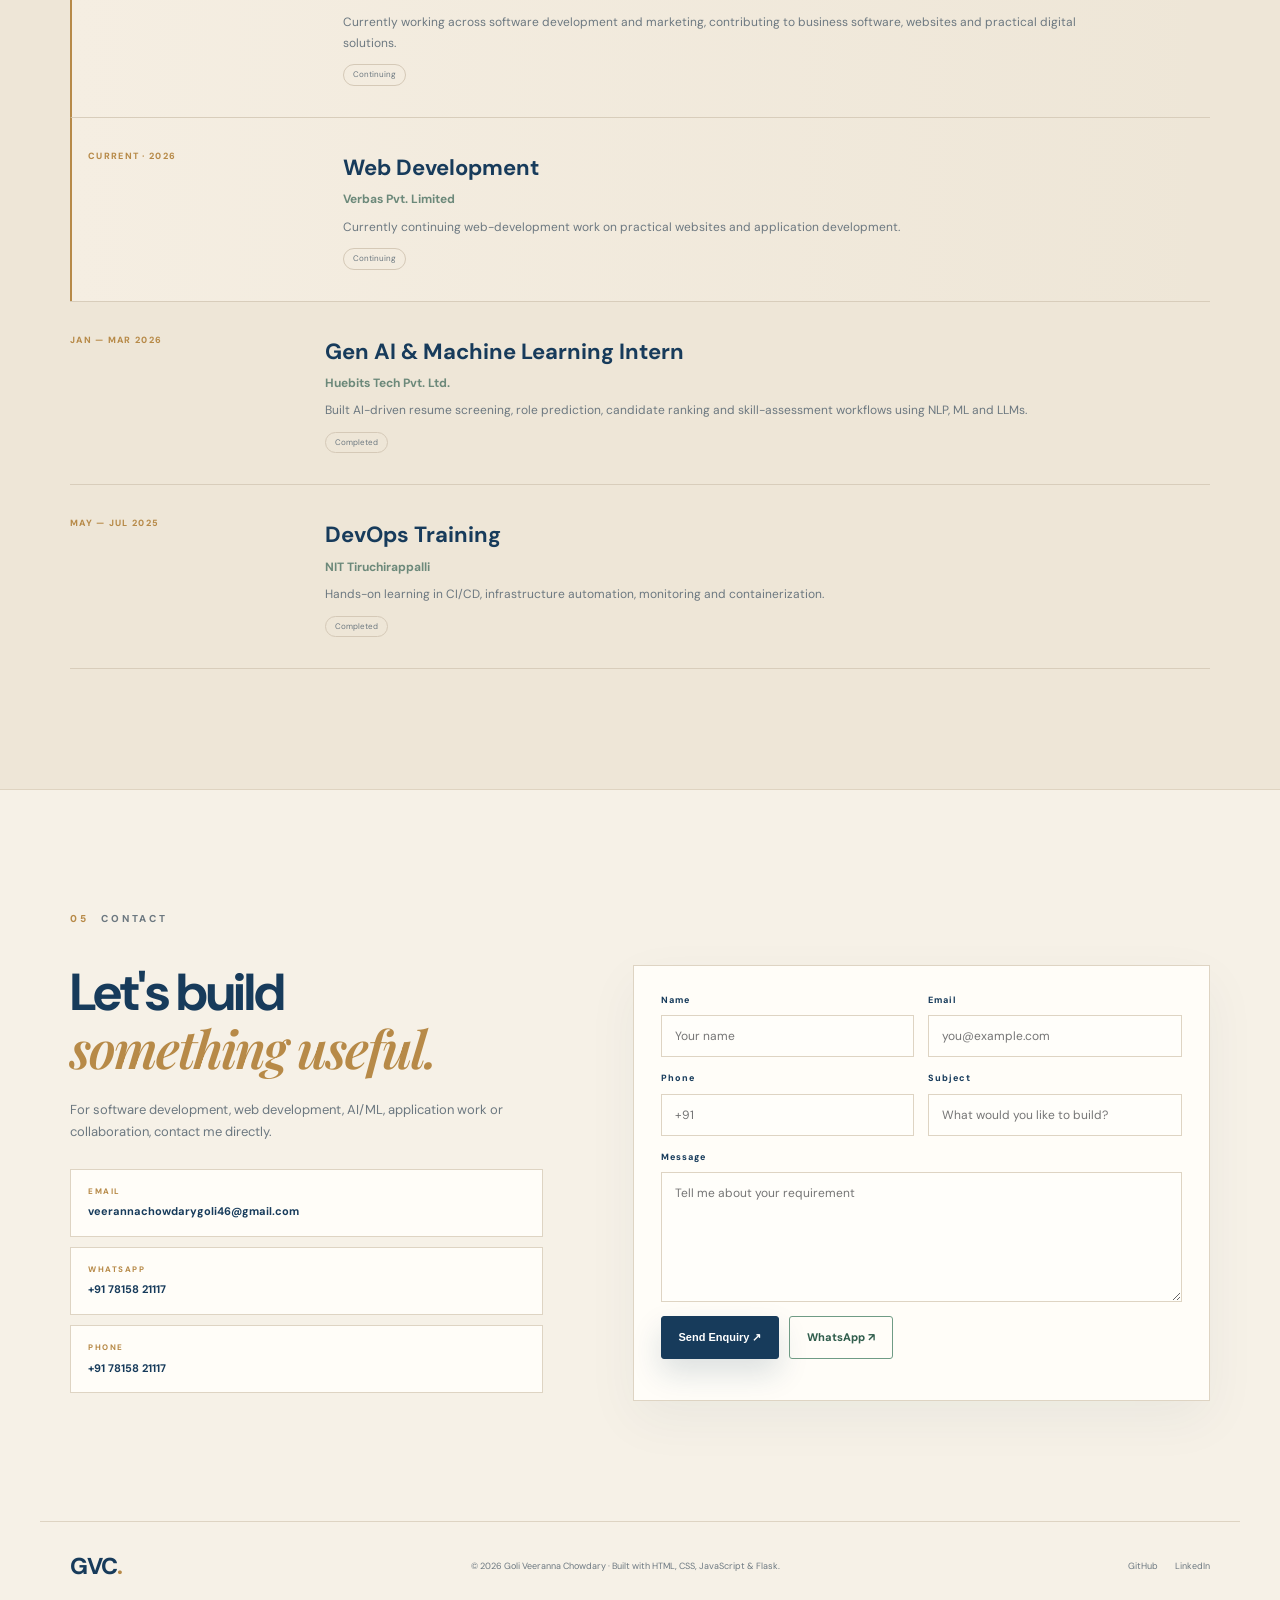
==== commit 99fc5744: "done" ====
--- a/index.html
+++ b/index.html
@@ -101,7 +101,7 @@
 </section>
 
 <section class="stats">
-<div><strong id="views">0</strong><span>PORTFOLIO VIEWS</span></div><div><strong id="enquiries">0</strong><span>ENQUIRIES</span></div><div><strong>6+</strong><span>LIVE WEBSITES</span></div><div><strong>9</strong><span>PUBLIC GITHUB REPOSITORIES</span></div>
+<div><strong id="views">0</strong><span>PORTFOLIO VIEWS</span></div><div><strong id="enquiries">0</strong><span>ENQUIRIES</span></div><div><strong>8+</strong><span>LIVE WEBSITES</span></div><div><strong>9</strong><span>PUBLIC GITHUB REPOSITORIES</span></div>
 </section>
 
 <section class="section wrap" id="about">
@@ -157,6 +157,13 @@
     <p>Chess coaching · Personal training · Tournament preparation</p>
     <b>Open live website ↗</b>
 </a>
+<a class="website" href="https://frigdex-industries.onrender.com/" target="_blank" rel="noopener noreferrer">
+    <span>LIVE WEBSITE</span>
+    <h4>Frigdex Industries</h4>
+    <p>Industrial refrigeration · Cooling solutions · Industrial equipment</p>
+    <b>Open live website ↗</b>
+</a>
+
 </div>
 
 <div class="sub ongoing-title">
